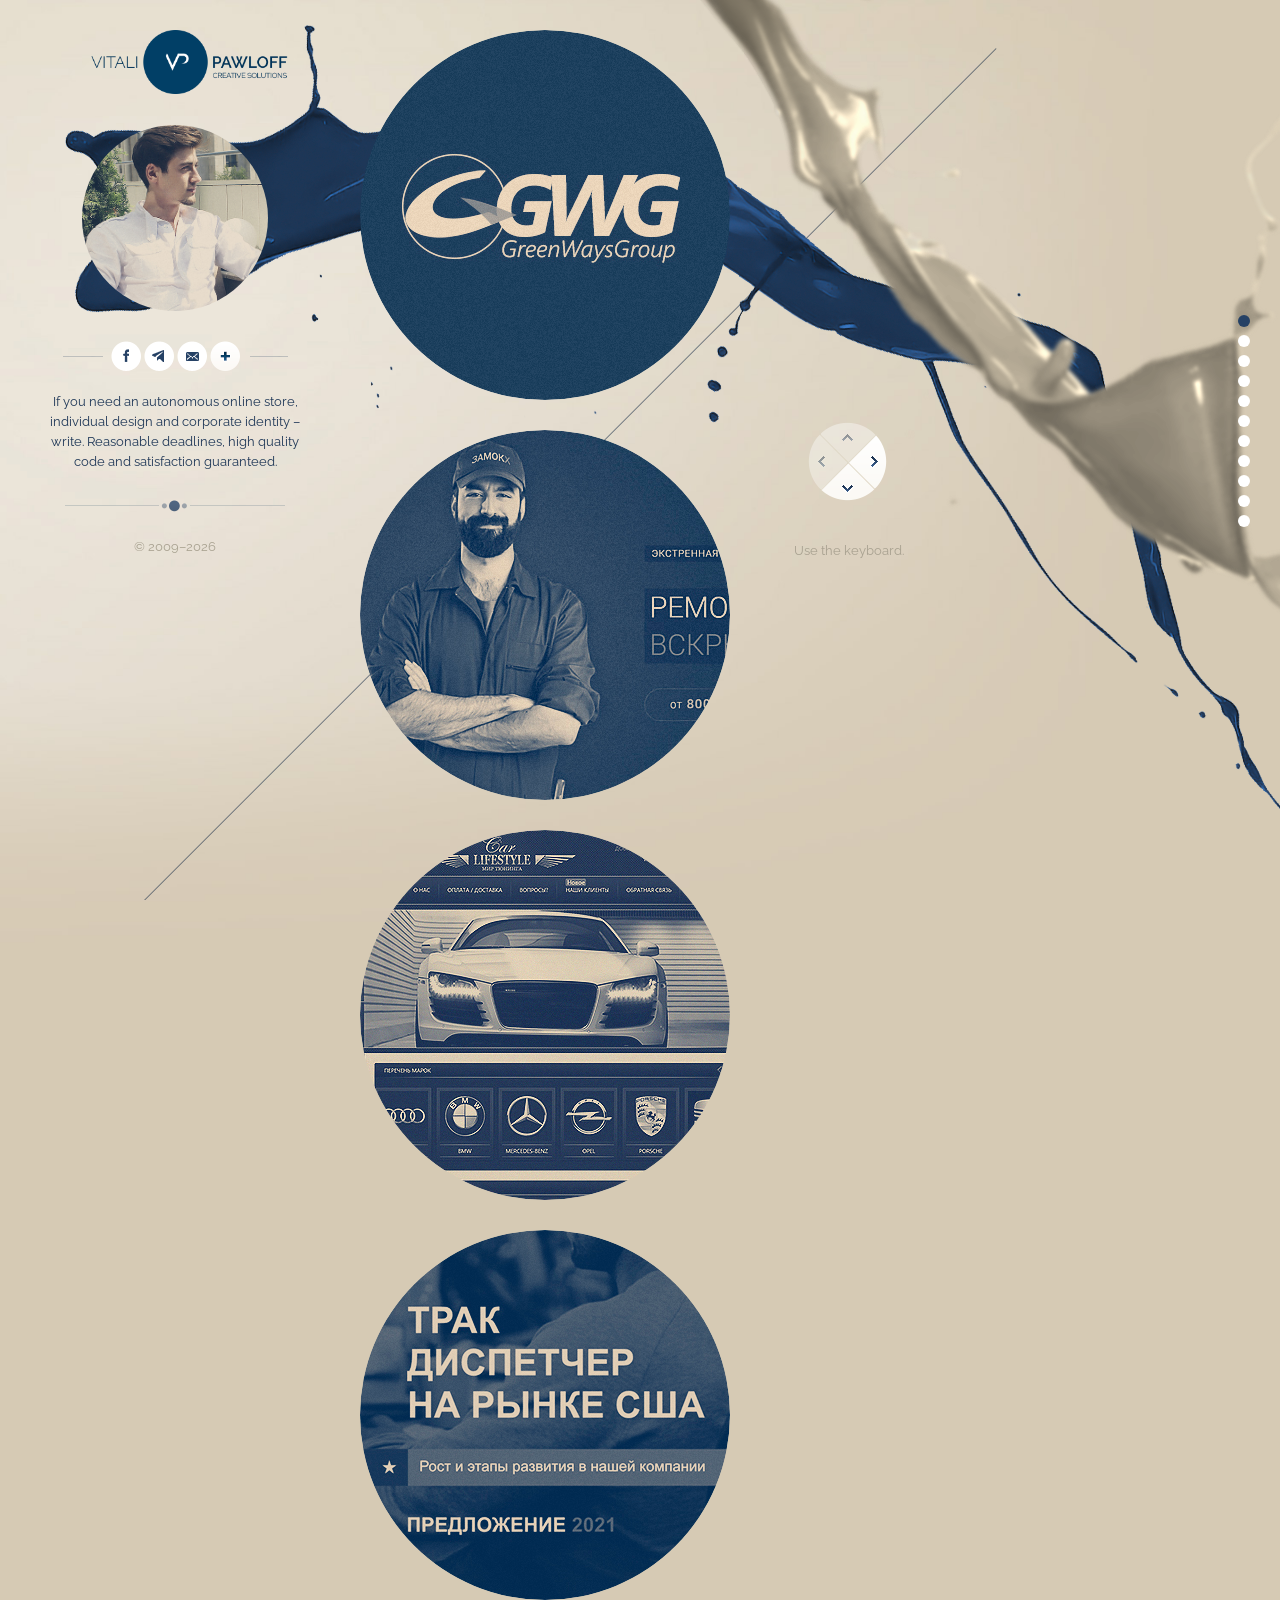
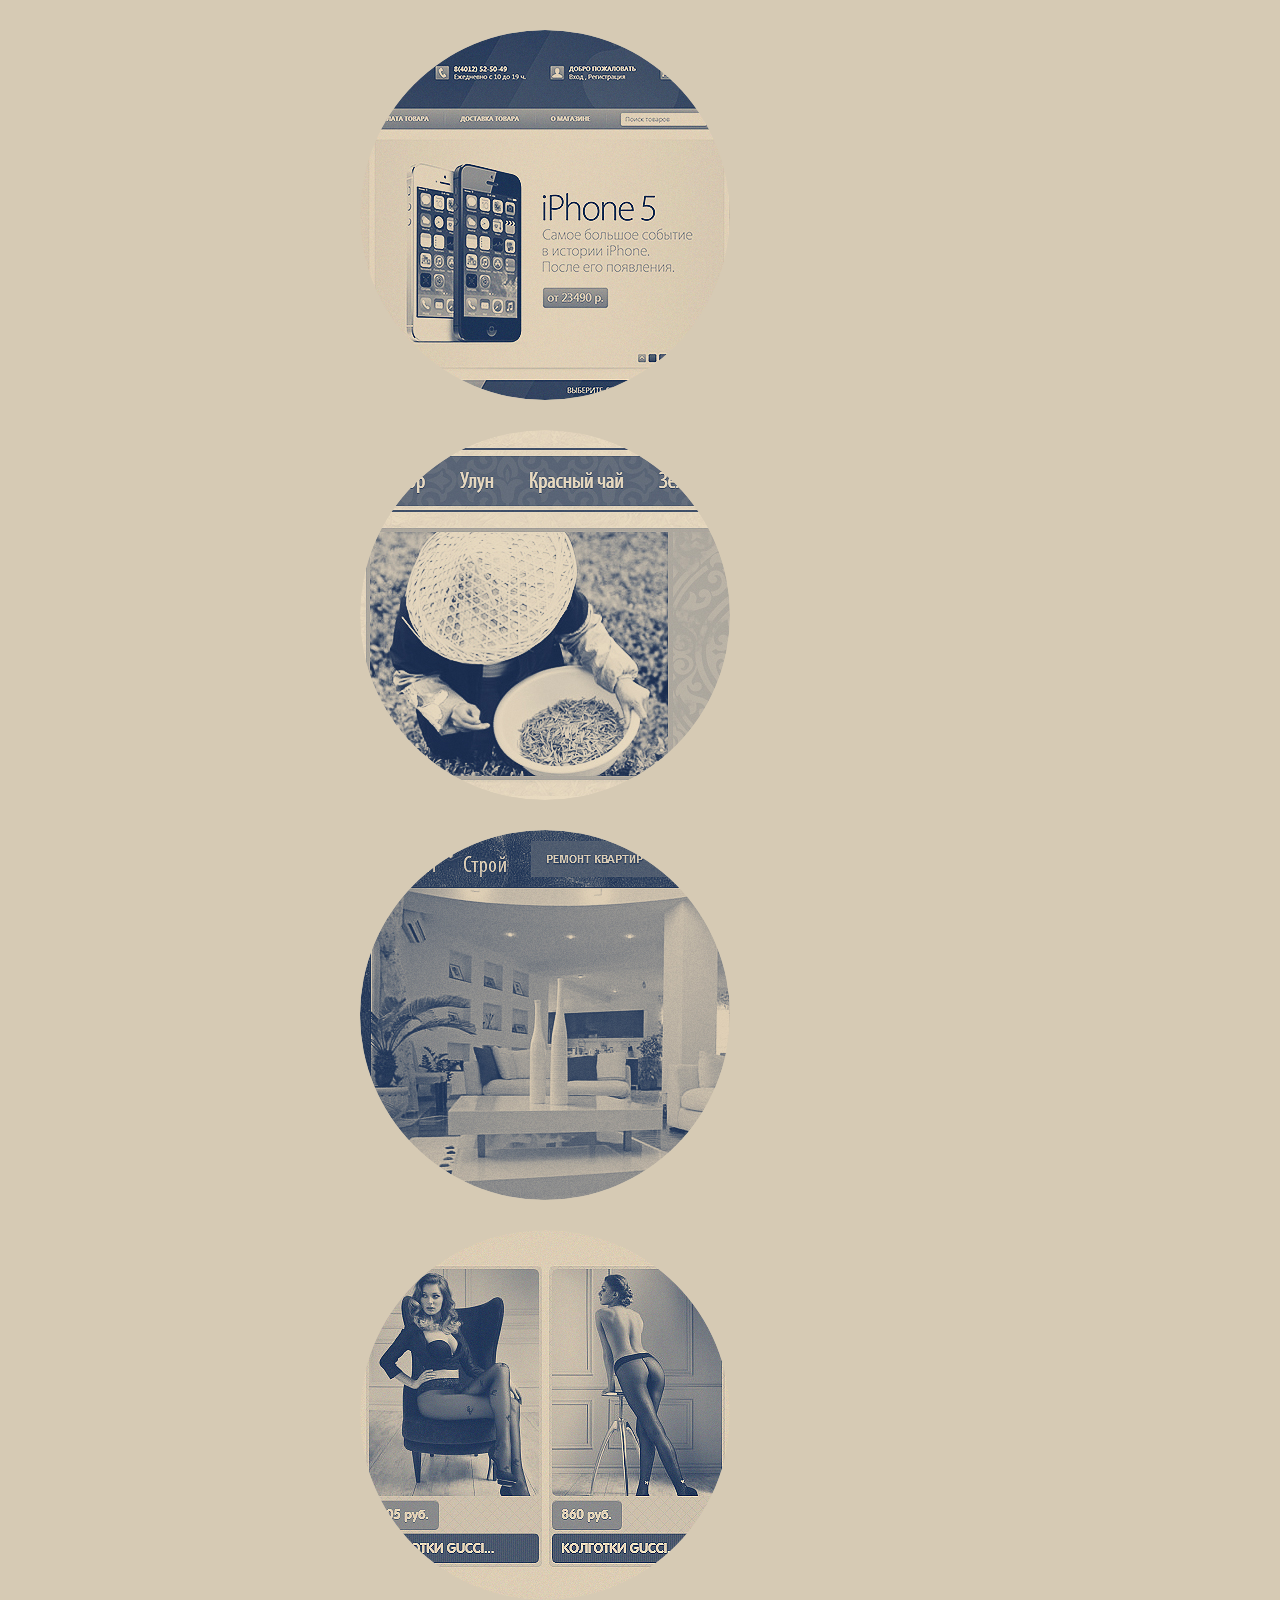
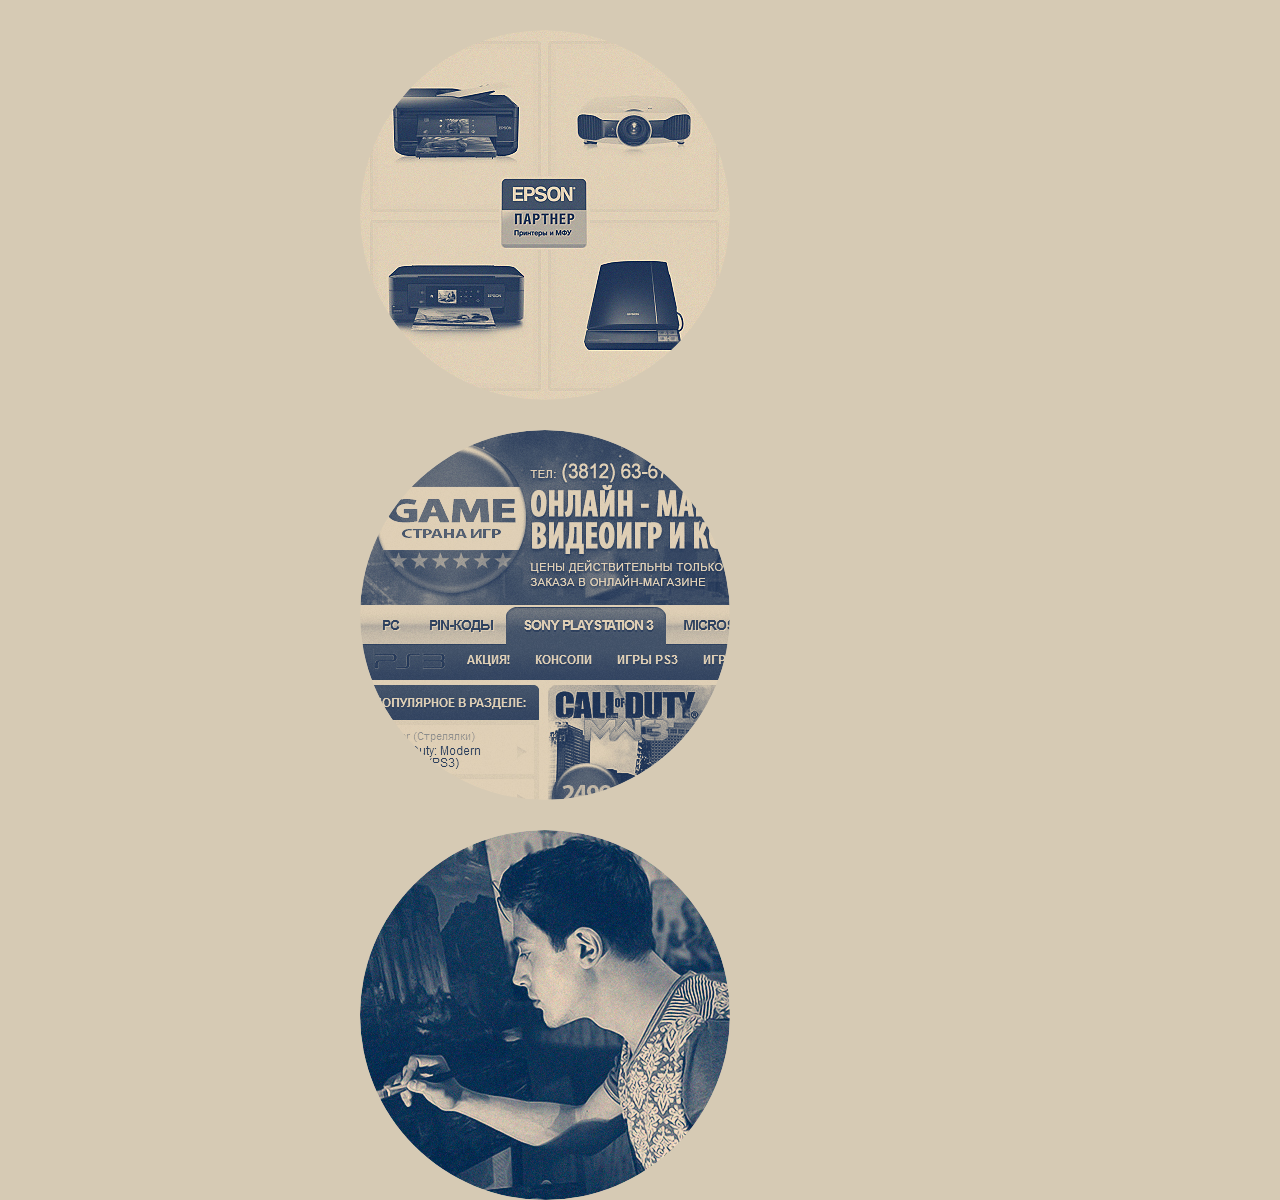
==== index.html @ 9f7dee10 "Delivery my-pages-first-publication-001" ====
<!DOCTYPE html>
<html lang="en" dir="ltr">
<head>
    <meta charset="UTF-8">
    <meta property="og:image" content="img/logo_social.png">
    <title>Creation of online stores. Design and front-end development.</title>
    <meta name="description" content="If you need an online store, individual design and corporate identity, pure HTML and CSS, write to me. Reasonable time, high quality code and satisfaction guaranteed.">
    <meta name="author" content="Vitali Pavloff">
    <meta name="viewport" content="width=device-width, initial-scale=1.0">
    <meta name="robots" content="all">
    <meta name="HandheldFriendly" content="True">
    <link rel="stylesheet" type="text/css" href="css/style.css">
    <link rel="shortcut icon" href="img/favicon.png">
</head>
<body>
    <div id="loading">
        <div class="parts top"></div>
        <div class="parts bottom"></div>
        <div class="cont">
		<img alt="" src="css/assets/loading-principal.png" width="60" height="60" />
		<p class="cant">0</p>
		</div>
    </div>
    <div class="contenedor home">
        <div class="contentBg">
            <header class="principal">
                <div class="mainlogo">
                    <img alt="Logo" src="img/logo.png" width="225" height="64">
                </div>
                <div class="imgProfile">
                    <div class="vitali">
                        <img alt="Personal photo." src="img/photo.jpg" width="186" height="186">
                    </div>
                    <img alt="Slide works." src="img/over.gif" width="186" height="186">
                    <div class="overlay"></div>
                </div>
                <nav class="social mx">
                    <a href="https://www.facebook.com/profile.php?id=100064007048360" class="pastille facebook" target="_blank" rel="nofollow" title="Write to Facebook">
                        <span class="icon">Facebook</span>
                        <span class="icon roll"></span>
                    </a>
                    <a href="https://t.me/TalyuPavloff" class="pastille telegram" rel="nofollow" title="Write to Telegram" target="_blank">
                        <span class="icon">Telegram</span>
                        <span class="icon roll"></span>
                    </a>
                    <a href="mailto:01tehmail@gmail.com" class="pastille email" rel="nofollow" title="Send e-mail" target="_blank">
                        <span class="icon">Email</span>
                        <span class="icon roll"></span>
                    </a>
                    <a href="about.html" class="pastille viewMore" data-id="bio" title="More about activities">
                        <span class="icon">More</span>
                        <div class="icon roll"></div>
                    </a>
                </nav>
            </header>
            <section class="right-section lista-portfolio">
                <div>
                    <a href="gwg.html" class="focused" data-title="GWG company logo">
                        <img alt="GWG company logo" src="img/portfolio/main-covers/gwg.jpg" width="370" height="370">
                        <div class="roll">
                            <div class="content_roll">
                                <img alt="Company logo." src="img/portfolio/clients-logo/gwg_on.png">
                                <h3>Logotype <span>GreenWaysGroup</span></h3>
                            </div>
                        </div>
                    </a>
                    <a href="zamokx.html" data-title="Online store ZamokX">
                        <img alt="Cover of the Online store ZamokX" src="img/portfolio/main-covers/zx.jpg" width="370" height="370">
                        <div class="roll">
                            <div class="content_roll">
                                <img alt="The logo of the website." src="img/portfolio/clients-logo/zx_on.png">
                                <h3>Website <span>ZamokX</span></h3>
                            </div>
                        </div>
                    </a>
                    <a href="carlifestyle.html" data-title="Online store CarLifstyle">
                        <img alt="Cover of the Online store CarLifstyle" src="img/portfolio/main-covers/carlifestyle.jpg" width="370" height="370">
                        <div class="roll">
                            <div class="content_roll">
                                <img alt="The logo of the store." src="img/portfolio/clients-logo/carlifestyle_on.png">
                                <h3>Online store <span>CarLifstyle</span></h3>
                            </div>
                        </div>
                    </a>
                    <a href="offer42.html" data-title="Offer Trucking42">
                        <img alt="Cover of the Offer Trucking42" src="img/portfolio/main-covers/offer42.jpg" width="370" height="370">
                        <div class="roll">
                            <div class="content_roll">
                                <img alt="Company logo." src="img/portfolio/clients-logo/t42_on.png">
                                <h3>Offer <span>Trucking42</span></h3>
                            </div>
                        </div>
                    </a>
                    <a href="ineedcom.html" data-title="Online store Ineedcom">
                        <img alt="Cover of the Online store Ineedcom" src="img/portfolio/main-covers/ineedcom.jpg" width="370" height="370">
                        <div class="roll">
                            <div class="content_roll">
                                <img alt="The logo of the store." src="img/portfolio/clients-logo/ineedcom_on.png">
                                <h3>Online store <span>Ineedcom</span></h3>
                            </div>
                        </div>
                    </a>
                    <a href="maocha.html" data-title="Online store MaoCha">
                        <img alt="Cover of the Online store MaoCha" src="img/portfolio/main-covers/maocha.jpg" width="370" height="370">
                        <div class="roll">
                            <div class="content_roll">
                                <img alt="The logo of the store." src="img/portfolio/clients-logo/maocha_on.png">
                                <h3>Online store <span>MaoCha</span></h3>
                            </div>
                        </div>
                    </a>
                    <a href="remontstroi.html" data-title="Site of Company Remont*Stroy">
                        <img alt="Cover of the Site of Company Remont*Stroy" src="img/portfolio/main-covers/remontstroi.jpg" width="370" height="370">
                        <div class="roll">
                            <div class="content_roll">
                                <img alt="The logo of the store." src="img/portfolio/clients-logo/remontstroi_on.png">
                                <h3>Website <span>Remont*Stroy</span></h3>
                            </div>
                        </div>
                    </a>
                    <a href="kolgotkinshop.html" data-title="Online store KolgotkinShop">
                        <img alt="Cover of the Online store KolgotkinShop" src="img/portfolio/main-covers/kolgotkinshop.jpg" width="370" height="370">
                        <div class="roll">
                            <div class="content_roll">
                                <img alt="The logo of the store." src="img/portfolio/clients-logo/kolgotkinshop_on.png">
                                <h3>Online store <span>KolgotkinShop</span></h3>
                            </div>
                        </div>
                    </a>
                    <a href="fotolavka.html" data-title="Online store FotoLavka">
                        <img alt="Cover of the Online store FotoLavka" src="img/portfolio/main-covers/fotolavka.jpg" width="370" height="370">
                        <div class="roll">
                            <div class="content_roll">
                                <img alt="The logo of the store." src="img/portfolio/clients-logo/fotolavka_on.png">
                                <h3>Online store <span>FotoLavka</span></h3>
                            </div>
                        </div>
                    </a>
                    <a href="stranaigr.html" data-title="Online store StranaIgr">
                        <img alt="Cover of the Online store StranaIgr" src="img/portfolio/main-covers/stranaigr.jpg" width="370" height="370">
                        <div class="roll">
                            <div class="content_roll">
                                <img alt="The logo of the store." src="img/portfolio/clients-logo/stranaigr_on.png">
                                <h3>Online store <span>Stranaigr</span></h3>
                            </div>
                        </div>
                    </a>
                    <a href="about.html" data-id="bio" data-title="About activities" style="margin-bottom: 25px;">
                        <img alt="Personal photo" src="img/portfolio/main-covers/vitali.jpg" width="370" height="370">
                        <div class="roll">
                            <div class="content_roll">
								<img alt="The logo of the store." src="img/portfolio/clients-logo/vp_on.png">
                                <h3>More <span>about activities</span></h3>
                            </div>
                        </div>
                    </a>
                </div>
            </section>
            <div class="contentFooter">
                <div class="txt bio">
                    <p>If you need an autonomous online store, individual design and corporate identity – write. Reasonable deadlines, high quality code and satisfaction guaranteed.</p>
                </div>
                <div class="social like_b">
                </div>
                <footer class="principal">
                    <p>© 2009–2026</p>
                </footer>
            </div>
        </div>
        <div class="splash1"></div>
        <div class="splash2" data-type="background" data-speed="2.5" data-yposinitial="0"></div>
        <div class="splash3" data-type="background" data-speed="1.5" data-yposinitial="1200"></div>
        <div class="splash4" data-type="background" data-speed="1.3" data-yposinitial="2900"></div>
        <div class="lines" data-type="background" data-speed="6" data-yposinitial="0"></div>
        <div class="mobbullets"></div>
        <div class="mobbullet"></div>
        <div class="keyword">
            <span class="info">Use the keyboard.</span>
            <p class="top inactive"><span></span></p>
            <p class="right"><span></span></p>
            <p class="bottom"><span></span></p>
            <p class="left inactive"><span></span></p>
        </div>
    </div>	
<script src="js/jquery.js"></script>
<script src="js/jquery.scrollTo.js"></script>
<script src="js/jquery.easing.js"></script>
<script src="js/jquery.mousewheel.js"></script>
<script src="js/app.js"></script>
</body>
</html>
---- css/style.css ----
/*
AUTHOR: Vitali Pavloff
AUTHOR URL https://www.vitalipavloff.com
*/
@import url('https://fonts.googleapis.com/css2?family=Raleway:wght@100;200;300;400;500;600;700&display=swap');

@-moz-keyframes spin {
 0% {
-moz-transform: rotate(0deg);
}
 100% {
-moz-transform: rotate(360deg);
}
}
 @-webkit-keyframes spin {
 0% {
-webkit-transform: rotate(0deg);
}
 100% {
-webkit-transform: rotate(360deg);
}
}
 @-o-keyframes spin {
 0% {
-o-transform: rotate(0deg);
}
 100% {
-o-transform: rotate(360deg);
}
}
 @-ms-keyframes spin {
 0% {
-ms-transform: rotate(0deg);
}
 100% {
-ms-transform: rotate(360deg);
}
}
 @keyframes spin {
 0% {
transform: rotate(0deg);
}
 100% {
transform: rotate(360deg);
}
}


html, body, div, span, object, iframe, h1, h2, h3, h4, h5, h6, p, blockquote, pre, abbr, address, cite, code, del, dfn, em, images, ins, kbd, q, samp, small, strong, sub, sup, var, b, i, dl, dt, dd, ol, ul, li, fieldset, form, label, legend, table, caption, tbody, tfoot, thead, tr, th, td, article, aside, canvas, details, figcaption, figure, footer, header.principal, hgroup, menu, nav, section, summary, time, mark, audio, video {
    margin: 0;
    padding: 0;
    border: 0;
    outline: 0;
    font-size: 100%;
    vertical-align: baseline;
    background: transparent
}

body {
    line-height: 1
}

article, aside, details, figcaption, figure, footer, header.principal, hgroup, menu, nav, section {
    display: block
}

nav ul {
    list-style: none
}

blockquote, q {
    quotes: none
}

blockquote:before, blockquote:after, q:before, q:after {
    content: '';
    content: none
}

a {
    margin: 0;
    padding: 0;
    font-size: 100%;
    vertical-align: baseline;
	-webkit-tap-highlight-color: transparent;
    background: transparent;
    text-decoration: none;
    outline: 0
}
a:focus, a:active  { 
   outline:none; 
   outline-offset:-4px;
}
ins {
    background-color: #ff9;
    color: #000;
    text-decoration: none
}

mark {
    background-color: #ff9;
    color: #000;
    font-style: italic;
    font-weight: 700
}

del {
    text-decoration: line-through
}

abbr[title], dfn[title] {
    border-bottom: 1px dotted;
    cursor: help
}

table {
    border-collapse: collapse;
    border-spacing: 0
}

hr {
    display: block;
    height: 1px;
    border: 0;
    border-top: 1px solid #ccc;
    margin: 1em 0;
    padding: 0
}

input, select {
    vertical-align: middle
}

li {
    list-style: none
}

strong {
    font-weight: 700
}

.clearfix {
 *zoom: 1;
}

.clearfix:before, .clearfix:after {
    display: table;
    content: "";
}

.clearfix:after {
    clear: both;
}

::selection {
    background: #e5ddce;
}

::-moz-selection {
 background: #e5ddce;
}

html {
    height: 100%;
    overflow-x: hidden;
}

body {
    font-family: 'Raleway';
	font-weight: 400;
    position: relative;
    -webkit-font-smoothing: antialiased;
    -webkit-text-stroke: 1px transparent;
    text-rendering: optimizeLegibility;
    font-size: 0.83rem;
    line-height: 20px;
    margin: 0;
    height: 100%;
    -webkit-backface-visibility: hidden;
}

body .contenedor {
    padding: 0 50px;
    min-height: 100%;
}

.contenedor .contentBg {
    min-height: 100%;
}

.hide {
    display: none;
}

a img {
    border: none;
}

header.principal {
    padding-top: 30px;
    top: 0;
    position: fixed;
    z-index: 2;
    width: 250px;
}

.imgProfile {
    width: 186px;
    height: 186px;
    margin: 0 auto;
    position: relative;
    -moz-border-radius:100%;
	-webkit-border-radius:100%;
	border-radius: 100%;
}

.imgProfile .vitali {
    z-index: 102;
    width: 186px;
    height: 186px;
    position: absolute; 
    top:0;
    left:0;
    -moz-border-radius:100%;
	-webkit-border-radius:100%;
	border-radius: 100%;
}

.imgProfile:hover .vitali, .imgProfile:active .vitali, .imgProfile:focus .vitali {
    z-index: 1;
    width: 186px;
    height: 186px;
}

.imgProfile .vitali img {
    width: 100%;
    height: 100%;
}

.imgProfile img {
    top: 0;
    left: 0;
    position: absolute;
    -moz-border-radius:100%;
	-webkit-border-radius:100%;
	border-radius: 100%;
}


.imgProfile > img {
    z-index: 2;
    display:none;
}
.imgProfile:hover > img, .imgProfile:active > img, .imgProfile:focus > img {
    display: block;
}
.imgProfile .overlay {
    -webkit-transition: all 0.3s ease-in-out;
    -moz-transition: all 0.3s ease-in-out;
    -ms-transition: all 0.3s ease-in-out;
    -o-transition: all 0.3s ease-in-out;
    transition: all 0.3s ease-in-out;
    width: 100%;
    height: 100%;
    -moz-border-radius:100%;
	-webkit-border-radius:100%;
	border-radius: 100%;
    -moz-box-shadow: 0 0 0 0 rgba(255,255,255,0.3) inset;
    -webkit-box-shadow: 0 0 0 0 rgba(255,255,255,0.3) inset;
    box-shadow: 0 0 0 0 rgba(255,255,255,0.3) inset;
    position: absolute;
    z-index: 103;

}

.imgProfile:hover .overlay, .imgProfile:active .overlay {
    -moz-box-shadow: 0 0 0 6px rgba(255,255,255,0.3) inset;
    -webkit-box-shadow: 0 0 0 6px rgba(255,255,255,0.3) inset;
    -ms-box-shadow: 0 0 0 6px rgba(255,255,255,0.3) inset;
    box-shadow: 0 0 0 6px rgba(255,255,255,0.3) inset;

}
.social.like_b {
    margin:0;
	background: url(./assets/bg-footer-detalle.png) no-repeat center center;
}
.social {
    background: url(./assets/bg-social.png) no-repeat center center;
    padding: 0;
    width: 250px;
    height:30px;
    margin: 30px 0 0 0;
    -webkit-transform: translate3d(0, 0, 0);
    -moz-transform: translate3d(0, 0, 0);
    -o-transform: translate3d(0, 0, 0);
    -ms-transform: translate3d(0, 0, 0);
    transform: translate3d(0, 0, 0);
    -webkit-backface-visibility: hidden;
    -webkit-perspective: 1000;
    text-align: center;
}
.mx .pastille {
    margin:0;
}
.pastille {
    display: inline-block;
    margin:0 2px;
    -webkit-transform: translate3d(0, 0, 0);
    -moz-transform: translate3d(0, 0, 0);
    -o-transform: translate3d(0, 0, 0);
    -ms-transform: translate3d(0, 0, 0);
    transform: translate3d(0, 0, 0);
    -webkit-backface-visibility: hidden;
    -webkit-perspective: 1000;
}

.pastille, .pastille .icon {
    height: 30px;
    width: 30px;
}
.moreblock {
    height: 30px;
    width: 250px;
    background: url(./assets/moreblock.png) no-repeat center center;
}
.pastille.pviewMore .icon {
    background: url(./assets/more_p.png) no-repeat 0 -30px;
}

.pastille .icon {
    display: block;
    background: url(./assets/social-normal.png) no-repeat;
    position: absolute;
    text-indent: -5000px;
    -webkit-transform: translate3d(0, 0, 0);
    -moz-transform: translate3d(0, 0, 0);
    -o-transform: translate3d(0, 0, 0);
    -ms-transform: translate3d(0, 0, 0);
    transform: translate3d(0, 0, 0);
    -webkit-backface-visibility: hidden;
    -webkit-perspective: 1000;
    -webkit-transition: all 0.3s ease-in-out;
    -moz-transition: all 0.3s ease-in-out;
    -ms-transition: all 0.3s ease-in-out;
    -o-transition: all 0.3s ease-in-out;
    transition: all 0.3s ease-in-out;
}

.pastille .icon.roll {
    opacity: 0;
    -webkit-transform: translate3d(0, 0, 0);
    -moz-transform: translate3d(0, 0, 0);
    -o-transform: translate3d(0, 0, 0);
    -ms-transform: translate3d(0, 0, 0);
    transform: translate3d(0, 0, 0);
    -webkit-backface-visibility: hidden;
    -webkit-perspective: 1000;
    -webkit-transform: rotate(-90deg) scale(0) skew(0deg) translate(0px);
    -moz-transform: rotate(-90deg);
    -o-transform: rotate(-90deg) scale(0) skew(0deg) translate(0px);
    -ms-transform: rotate(-90deg) scale(0) skew(0deg) translate(0px);
    transform: rotate(-90deg) scale(0) skew(0deg) translate(0px);
}

.pastille:hover .icon, .pastille.active .icon {
    opacity: 0;
    -webkit-transform: rotate(90deg) scale(0.5) skew(0deg) translate(0px);
    -moz-transform: rotate(90deg) scale(0.5) skew(0deg) translate(0px);
    -o-transform: rotate(90deg) scale(0.5) skew(0deg) translate(0px);
    -ms-transform: rotate(90deg) scale(0.5) skew(0deg) translate(0px);
    transform: rotate(90deg) scale(0.5) skew(0deg) translate(0px);
    -webkit-backface-visibility: hidden;
    -webkit-perspective: 1000;
}

.pastille:hover .icon.roll, .pastille.active .icon.roll {
    -webkit-transform: rotate(0deg) scale(1) skew(0deg) translate(0px);
    -moz-transform: rotate(0deg) scale(1) skew(0deg) translate(0px);
    -o-transform: rotate(0deg) scale(1) skew(0deg) translate(0px);
    -ms-transform: rotate(0deg) scale(1) skew(0deg) translate(0px);
    transform: rotate(0deg) scale(1) skew(0deg) translate(0px);
    -webkit-backface-visibility: hidden;
    -webkit-perspective: 1000;
    opacity: 1;
}

.pastille.facebook span {
    background-position: 0 0px;
}

.pastille.facebook span.roll {
    background-position: 0 -30px;
}

.pastille.telegram span {
    background-position: -32px 0px;
}

.pastille.telegram span.roll {
    background-position: -32px -30px;
}

.pastille.email span {
    background-position: -64px 0px;
}

.pastille.email span.roll {
    background-position: -64px -30px;
}

.contentFooter {
    position: fixed;
    z-index: 2;
    top: 392px;
    text-align: center;
    width: 250px;
    -webkit-transform: translate3d(0, 0, 0);
    -moz-transform: translate3d(0, 0, 0);
    -o-transform: translate3d(0, 0, 0);
    -ms-transform: translate3d(0, 0, 0);
    transform: translate3d(0, 0, 0);
    -webkit-backface-visibility: hidden;
    -webkit-perspective: 1000;
}

.contentFooter p {
    margin-bottom: 19px;
}

.bio {
    
    position: relative;
    -webkit-transform: translate3d(0, 0, 0);
    -moz-transform: translate3d(0, 0, 0);
    -o-transform: translate3d(0, 0, 0);
    -ms-transform: translate3d(0, 0, 0);
    transform: translate3d(0, 0, 0);
    -webkit-backface-visibility: hidden;
    -webkit-perspective: 1000;
}

.bio h2.title-outline {
    font-size: 11px;
    text-transform: uppercase;
    color: #1D3656;
}

.bio p {
    color: #1d3656;
    text-align: center;
}

.pastille.viewMore {

    cursor: pointer;
}

.pastille.viewMore .icon {
    background: url("./assets/more-less.png") no-repeat;
    width: 30px;
    height: 30px;
    display: block;
    background-position: 0 0;
}

.pastille.viewMore .icon.roll, .pastille.viewMore.active .icon.roll {
    background-position: 0px -31px;
}

.pastille.viewMore .loading {
    position: absolute;
    left: -10px;
    right: -10px;
    top: -10px;
    bottom: -10px;
    text-indent: 0;
}

.pastille.viewMore .loading img {
    max-width: 100%;
    height: auto;
    -moz-animation: spin .7s infinite linear;
    -webkit-animation: spin .7s infinite linear;
    -o-animation: spin .7s infinite linear;
    -ms-animation: spin .7s infinite linear;
    animation: spin .7s infinite linear;
}


footer.principal p {
    color: #A8A190;
    padding-top:16px;
    text-align: center;
}

footer.principal p a:link {
    color: #9b9382;
    text-decoration: none;
}

footer.principal p a:hover {
    color: #1d3656;
    text-decoration: none;
}

footer.principal p a:visited {
    color: #9b9382;
    text-decoration: none;
}

footer.principal p a:active {
    color: #9b9382;
    text-decoration: none;
}

.right-section {
    position: absolute;
    top: 0;
    left: 360px;
    z-index: 2;
    right: 0;
    padding-top: 0px;
    height: 100%;
}

.keyword {
    display: none;
    position: fixed;
    top: 50%;
    margin-left: 1030px;
    height: 55px;
    margin-top: -25px;
    z-index: 3;
    width: 78px;
    height: 78px;
}

.onepage .keyword {
    display: block;
}

.keyword p, .keyword p > span {
    background: url("./assets/navegacion.png") no-repeat left top;
    width: 40px;
    height: 55px;
    display: block;
    position: absolute;
}

.keyword .top, .keyword .bottom, .keyword .top > span, .keyword .bottom > span {
    width: 55px;
    height: 40px;
}

.keyword p > span {
    display: none;
}

.keyword .top {
    background-position: -88px 0px;
    top: -3px;
    left: 50%;
    margin-left: -28px;
}

.keyword .top.inactive {
    background-position: -89px -161px;
}

.keyword .top span {
    background-position: -88px -81px;
}

.keyword .right {
    background-position: -41px 0px;
    right: 0;
    top: 50%;
    margin-top: -30px;
}

.keyword .right.inactive {
    background-position: -41px -164px;
}

.keyword .right span {
    background-position: -41px -80px;
}

.keyword .bottom {
    background-position: -88px -41px;
    bottom: 0;
    left: 50%;
    margin-left: -28px;
}

.keyword .bottom.inactive {
    background-position: -89px -201px;
}

.keyword .bottom span {
    background-position: -88px -121px;
}

.keyword .left {
    background-position: 0px 0px;
    left: -2px;
    top: 50%;
    margin-top: -30px;
}

.keyword .left.inactive {
    background-position: -1px -164px;
}

.keyword .left span {
    background-position: -1px -80px;
}

.keyword .info {
    position: absolute;
    bottom: -58px;
    display: block;
    left: -20px;
    right: -20px;
    text-align: center;
    color: #a8a190;
}

.go-back {
	font-weight: 200;
    color:#425368;
    font-size: 16px;
    text-transform: uppercase;
    -webkit-transform: translate3d(0, 0, 0);
    -moz-transform: translate3d(0, 0, 0);
    -o-transform: translate3d(0, 0, 0);
    -ms-transform: translate3d(0, 0, 0);
   transform: translate3d(0, 0, 0);
   height: 65px;
   line-height: 61px;
   display: block;
   padding: 0 0 0 56px;
   margin: 0 auto 30px auto;
}
.go-back font{
	font-weight:700;
}
.go-back > .icon {
   width: 63px;
   height: 63px;
   margin:0 4px 0 4px;
    display: inline-block;
    vertical-align: middle;
    -webkit-transform: translate3d(0, 0, 0);
    -webkit-transform: translate3d(0, 0, 0);
    -moz-transform: translate3d(0, 0, 0);
    -o-transform: translate3d(0, 0, 0);
    -ms-transform: translate3d(0, 0, 0);
    transform: translate3d(0, 0, 0);
}

.go-back > .icon span {
    background: url("./assets/go-back.jpg") no-repeat top left;
    display: block;
    position: absolute;
    border-radius: 50%;
    width: 63px;
    height: 63px;
    text-indent: -5000px;
    -webkit-transform: translate3d(0, 0, 0);
    -moz-transform: translate3d(0, 0, 0);
    -o-transform: translate3d(0, 0, 0);
    -ms-transform: translate3d(0, 0, 0);
    transform: translate3d(0, 0, 0);
    -webkit-backface-visibility: hidden;
    -webkit-transition: all 0.3s ease-in-out;
    -moz-transition: all 0.3s ease-in-out;
    -ms-transition: all 0.3s ease-in-out;
    -o-transition: all 0.3s ease-in-out;
    transition: all 0.3s ease-in-out;
}


.go-back > .icon span.roll {
    opacity: 0;
    background-position: bottom left;
    -webkit-transform: translate3d(0, 0, 0);
    -moz-transform: translate3d(0, 0, 0);
    -o-transform: translate3d(0, 0, 0);
    -ms-transform: translate3d(0, 0, 0);
    transform: translate3d(0, 0, 0);
    -webkit-backface-visibility: hidden;
    -webkit-transform: rotate(-90deg) scale(0) skew(0deg) translate(0px);
    -moz-transform: rotate(-90deg) scale(0) skew(0deg) translate(0px);
    -o-transform: rotate(-90deg) scale(0) skew(0deg) translate(0px);
    -ms-transform: rotate(-90deg) scale(0) skew(0deg) translate(0px);
    transform: rotate(-90deg) scale(0) skew(0deg) translate(0px);
}

.go-back:hover > .icon span {
    opacity: 0;
    -webkit-transform: rotate(90deg) scale(0.5) skew(0deg) translate(0px);
    -moz-transform: rotate(90deg) scale(0.5) skew(0deg) translate(0px);
    -o-transform: rotate(90deg) scale(0.5) skew(0deg) translate(0px);
    -ms-transform: rotate(90deg) scale(0.5) skew(0deg) translate(0px);
    transform: rotate(90deg) scale(0.5) skew(0deg) translate(0px);
    -webkit-backface-visibility: hidden;
}

.go-back:hover > .icon span.roll {
    -webkit-transform: rotate(0deg) scale(1) skew(0deg) translate(0px);
    -moz-transform: rotate(0deg) scale(1) skew(0deg) translate(0px);
    -o-transform: rotate(0deg) scale(1) skew(0deg) translate(0px);
    -ms-transform: rotate(0deg) scale(1) skew(0deg) translate(0px);
    transform: rotate(0deg) scale(1) skew(0deg) translate(0px);
    -webkit-backface-visibility: hidden;
    opacity: 1;
}

.mainlogo { 
    display: block;
    width: 225px;
    height: 65px;
    margin: 0 auto 30px auto;
}
#loading {
	font-weight: 400;
    position: fixed;
    left: -600px;
    right: -600px;
    top: -600px;
    bottom: -600px;
    z-index: 1000;
    -webkit-transform: rotate(-45deg);
    -moz-transform: rotate(-45deg);
    -o-transform: rotate(-45deg);
    -ms-transform: rotate(-45deg);
    transform: rotate(-45deg);
}

#loading .parts {
    background: #d0c7b2;
    position: absolute;
    width: 100%;
    height: 50%;
}

#loading .parts.animate {
    -webkit-transition: height 0.6s ease-in-out;
    -moz-transition: height 0.6s ease-in-out;
    -o-transition: height 0.6s ease-in-out;
    -ms-transition: height 0.6s ease-in-out;
    transition: height 0.6s ease-in-out;
}

#loading .parts.off {
    height: 0;
}

#loading .parts.top {
    top: 0;
}

#loading .parts.bottom {
    bottom: 0;
}

#loading .cont {
    position: absolute;
    left: 50%;
    top: 50%;
    margin-left: -30px;
    margin-top: -30px;
    width: 60px;
    height: 60px;
    -webkit-transform: rotate(45deg);
    -moz-transform: rotate(45deg);
    -o-transform: rotate(45deg);
    -ms-transform: rotate(45deg);
    transform: rotate(45deg);
}

#loading .cont img {
    position: absolute;
    top: 0;
    left: 0;
    z-index: 0;
    -moz-animation: spin 1s infinite linear;
    -webkit-animation: spin 1s infinite linear;
    -o-animation: spin 1s infinite linear;
    -ms-animation: spin 1s infinite linear;
    animation: spin 1s infinite linear;
}

#loading div p {
    color: #fff;
    position: absolute;
    z-index: 2;
    text-align: center;
    left: 0;
    right: 0;
    top: 18px;
    font-size: 16px;
}

.lines {
    background: url("./assets/lineas.png") repeat-y top left;
    position: fixed;
    top: 0;
    left: 0;
    right: 0;
    bottom: 0;
    z-index: -1;
}

.internas .lines {
    background: url("./assets/lineas-detalle.png") repeat-y top left;
    z-index: 0;
}

.section-wrapper {
    position: fixed;
    opacity: 0;
    -ms-filter: "progid:DXImageTransform.Microsoft.Alpha(Opacity=0)";
    filter: alpha(opacity=0);
    left: 0;
    top: 0;
    right: 0;
    bottom: 0;
    z-index: 1000;
    margin-left: 50px;
}

html.onepage {
    overflow: hidden;
}

.onepage .contenedor .contentBg {
    padding-bottom: 500px;
}

.onepage .bullets {
    position: fixed;
    top: 35%;
    right: 30px;
    z-index: 2;
}

.onepage .bullets a {
    display: block;
    width: 12px;
    height: 12px;
    margin-bottom: 8px;
    border-radius: 50%;
    background: #fff;
    cursor: pointer;
    position: relative;
    -webkit-transition: all 0.2s ease-in-out;
    -moz-transition: all 0.2s ease-in-out;
    -o-transition: all 0.2s ease-in-out;
    -ms-transition: all 0.2s ease-in-out;
    transition: all 0.2s ease-in-out;
    color: #ded7c5;
    font-size: 13px;
    font-weight: 500;
    text-transform: uppercase;
}

.onepage .bullets a.active, .onepage .bullets a:hover {
    background: #254165;
}

.onepage .bullets a span {
    opacity: 0;
    -ms-filter: "progid:DXImageTransform.Microsoft.Alpha(Opacity=0)";
    filter: alpha(opacity=0);
    display: block;
    -webkit-transition: opacity 0.2s ease-in-out;
    -moz-transition: opacity 0.2s ease-in-out;
    -o-transition: opacity 0.2s ease-in-out;
    -ms-transition: opacity 0.2s ease-in-out;
    transition: opacity 0.2s ease-in-out;
    right: 19px;
    position: absolute;
    background: #254165;
    padding: 3px 30px;
    top: -5px;
    border-radius: 20px;
    width: auto;
    white-space: nowrap;
}

.onepage .bullets a span:before {
    content: " ";
    display: block;
    position: absolute;
    right: -6px;
    width: 7px;
    height: 7px;
    top: 9px;
    background: none;
}

.lt-ie9 .bullets a span:before {
    display: none;
}

.onepage .bullets a:hover span {
    opacity: 1;
    -ms-filter: "progid:DXImageTransform.Microsoft.Alpha(Opacity=100)";
    filter: alpha(opacity=100);
}
 @media only screen and (max-width: 970px) {

.bullets {
    display: none;
}
}
 @media only screen and (max-width: 480px) {

body .contenedor, body .contenedor.home{
	padding:0 30px; 
}

.section-wrapper {
    position: absolute;
}

.onepage header.principal,  .onepage .contentFooter,  .onepage .right-section {
    position: static;
    width: 250px;
    margin: 0 auto;
    left: auto;
    top: auto;
}

html.onepage {
    overflow: scroll;
}

.onepage .contenedor .contentBg {
    padding-bottom: 0;
}

header.principal,  .contentFooter,  .right-section {
    position: relative;
    z-index: 2;
    max-width: 250px;
    margin: 0 auto;
    left: auto;
    top: auto;
}

.contentFooter {
    padding-bottom: 10px;
}

.social{
    margin:30px auto 0 auto;}

}
/**/

.biography .social {
    background: url(./assets/bg-social-biography.png) no-repeat;
}

.biography .pastille .icon {
    background: url(./assets/social-bio.png) no-repeat;
}

.biography .pastille.facebook span {
    background-position: 0 0;
}

.biography .pastille.facebook span.roll {
    background-position: 0  -30px;
}

.biography .pastille.telegram span {
    background-position: -32px 0;
}

.biography .pastille.telegram span.roll {
    background-position: -32px -30px;
}

.biography .pastille.email span {
    background-position: -64px 0 ;
}

.biography .pastille.email span.roll {
    background-position: -64px -30px;
}

.biography .bio {
    padding-bottom: 0;
}

.biography .bio p{
    color: #586f8b;
}
.biography footer.principal p {
    color: #425368;
}
.biography footer.principal p a:link {
    color: #586f8b;
    text-decoration: none;
}

.biography footer.principal p a:hover {
    color: #b9a28a;
    text-decoration: none;
}

.biography footer.principal p a:visited {
    color: #586f8b;
    text-decoration: none;
}

.biography footer.principal p a:active {
    color: #586f8b;
    text-decoration: none;
}

.biography .bio .pastille.viewMore .icon {
    background-position: 0px -31px;
}

.biography .bio .pastille.viewMore .icon.roll {
    background-position: 0 0;
}

.biography .contentFooter footer {
    background: url("./assets/bg-footer-detalle.png") no-repeat center top;
     width: 250px;
    padding-top: 16px;
    margin-top: 26px;
}

.biography .bio-large section {
    max-width: 640px;
    margin-right: 70px;
    overflow: hidden;
}

.biography .bio-large h2 {
    font-size: 30px;
}
.biography .bio-large h1{
    font-size: 45px;
    }
.biography .bio-large h1, .biography .bio-large h2 {
    margin-top: 60px;
    color: #586f8b;
	font-weight: 200; 
    text-transform: uppercase;
    line-height: 55px;
    padding-top: 77px;
    border-top: 1px solid #043D60;
    margin-bottom: 44px;
}

.biography .bio-large h4 {
    font-size: 16px;
    font-weight: 700;
    color: #b9a28a;
    text-transform: uppercase;
    margin-bottom: 15px;
}
.biography .bio-large p.remarc{
    text-transform:uppercase; 
    margin:15px 0 20px 0;
	font-size: 16px;
	 font-weight: 400;
}
.biography .bio-large p, .biography .bio-large li, .biography .bio-large a {
    color: #586f8b;
}

.biography .bio-large p {
    margin-bottom: 12px;
}

.biography .bio-large a:hover {
    color: #b9a28a;
}

.biography .bio-large .link_s {
    float: left;
    width: 24%;
    margin-right: 6%;
}
.biography .bio-large .link_s li{
    margin-bottom:5px;
}
.biography .bio-large .tr_s{
    margin-top:52px;
}
 @media only screen and (max-width: 940px) {
.biography .bio-large h1{
      font-size: 25px;
}
.biography .bio-large h2 {
    font-size: 20px;
}
.biography .bio-large h1, .biography .bio-large h2 {
    line-height: 30px;
    padding-top: 20px;
    margin-bottom: 20px;
}

.biography .bio-large h4 {
    margin-top: 10px;
     font-size: 13px;
}

.biography .bio-large .link_s {
    float: none;
    width: auto;
    margin-right: 0;
}
}
 @media only screen and (max-width: 730px) {

.biography .bio-large h1{
    font-size: 25px;
     line-height: 30px;
	 border: none ;
	 padding-top:5px;
}
.biography .bio-large p.remarc {
  font-size: 13px;
}
.biography .bio-large h2 {
    font-size: 18px;
     line-height: 25px;
}

.onepage .biography .keyword {
    display: none;
}
}
 @media only screen and (max-width: 480px) {

.biography .bio {
    display: none;
}

.biography .bio-large section {
    margin-right: 0;
	text-align: center;
}
}
/**/
.detalle .contentLogo{
	width: 186px;
	height: 186px;
	background: #e8e1d0;
	border-radius: 100%;
	display: table;
	text-align: center;
	margin-left: 20px;
}
.detalle .contentLogo img{
	max-width: 110px;
}

.detalle .contentLogo > div{
	display:table-cell;
	vertical-align: middle;
}

.detalle .contentFooter{
	color: #586f8b;
}

.detalle .contentFooter h2{
	color: #e5ddce;
	font-weight: 100;
	font-size: 16px;
	text-transform: uppercase;
	margin: -9px 0 21px 0;
	background: url("./assets/bg-name-project.png") no-repeat center center;
	height: 30px;
	line-height: 29px;
    width:250px;
    text-align:center;
}

.detalle .contentFooter h2 span{
	font-weight: 700;
}

.detalle .contentFooter footer{
}

.detalle footer.principal p{
	color: #425368;
}


.detalle footer.principal p a:link{
	color: #586f8b;
	text-decoration:none;
}

.detalle footer.principal p a:hover{
	color: #b9a28a;
	text-decoration:none;
}

.detalle footer.principal p a:visited{
	color: #586f8b;
	text-decoration:none;
}

.detalle footer.principal p a:active{
	color: #586f8b;
	text-decoration:none;
}

.detalle .images div {
	margin-right: 50px;
}

.detalle .images div img{
	display: block;
	max-width: 100%;
	height: auto;
	margin-bottom: 0px;
	min-width: 233px;
}

.detalle .images div img:first-child{
	padding-top: 30px;
}

@media only screen and (max-width: 480px) {

	.detalle .go-back{
		width: 175px;
		margin: 0 auto 28px auto;
	}

	.detalle .contentLogo{
		margin: 0 auto;
	}

}
/**/

body{
	background: #d6cab4 url("./assets/bg.jpg") no-repeat top left;
	background-attachment: fixed;
	background-size: cover;
}

.home .lista-portfolio a{
	display: block;
    max-width: 370px;
	min-width: 250px;
	position: relative;
    line-height: 0;
	margin-top: 30px;
	margin-right: 50px;
	overflow: hidden;
	-webkit-transform: translate3d(0, 0, 0);
	-moz-transform: translate3d(0, 0, 0);
	-o-transform: translate3d(0, 0, 0);
	-ms-transform: translate3d(0, 0, 0);
	transform: translate3d(0, 0, 0);
	-webkit-backface-visibility: hidden;
	-webkit-perspective: 1000;
    border-radius: 100%;
}

.home .lista-portfolio a > img{
	max-width: 100%;
	height: auto;
	border-radius: 100%;
}

.home .lista-portfolio a > .roll{
	position: absolute;
	top: 0;
	left: 0;
    width: 100%;
    height: 100%;
 text-align: center;
	border-radius: 100%;
	background: rgba(37,65,101, 0.8);
	filter:progid:DXImageTransform.Microsoft.gradient(startColorstr=#99254165,endColorstr=#99254165);
  	-ms-filter: "progid:DXImageTransform.Microsoft.gradient(startColorstr=#99254165,endColorstr=#99254165)";
	opacity: 0;
	-ms-filter:"progid:DXImageTransform.Microsoft.Alpha(Opacity=0)";
	filter: alpha(opacity=0);
	-webkit-transition: all 0.4s ease-in-out;
	-moz-transition: all 0.4s ease-in-out;
	-o-transition: all 0.4s ease-in-out;
	-ms-transition: all 0.4s ease-in-out;
	transition: all 0.4s ease-in-out;
	-webkit-backface-visibility: hidden;
	-webkit-transform: scale(0.95);
	-moz-transform: scale(0.95);
	-o-transform: scale(0.95);
	-ms-transform: scale(0.95);
	transform: scale(0.95);
	-webkit-backface-visibility: hidden;
}

.home .lista-portfolio a > .roll:before{
	display: inline-block;
    height: 100%;
    vertical-align: middle;
    content: "";
}

.home .lista-portfolio a:hover .roll,
.home .lista-portfolio a.active .roll {
	-webkit-transform: scale(1);
	-moz-transform: scale(1);
	-o-transform: scale(1);
	-ms-transform: scale(1);
	transform: scale(1);
	-webkit-backface-visibility: hidden;
	-webkit-perspective: 1000;
	opacity: 1;
	-ms-filter:"progid:DXImageTransform.Microsoft.Alpha(Opacity=100)";
	filter: alpha(opacity=100);
}

.home .lista-portfolio a > .roll .content_roll{
	display: inline-block;
    vertical-align: middle;
}

.home .lista-portfolio a > .roll .content_roll h3{
    font-weight: 400;
	font-size: 14px;
	line-height: 20px;
	color: #e8e1d0;
	text-transform: uppercase;
	margin-top: 25px;
}

.home .lista-portfolio a > .roll .content_roll h3 span{
	font-weight: 700;
}

.home .lista-portfolio .loading{
	position: absolute;
	left: 10px;
	right: 8px;
	top: 9px;
	bottom: 10px;
}

.home .lista-portfolio .loading img{
	max-width: 100%;
	height: auto;
	-moz-animation: spin 1s infinite linear;
	-webkit-animation: spin 1s infinite linear;
	-o-animation: spin 1s infinite linear;
	-ms-animation: spin 1s infinite linear;
	animation: spin 1s infinite linear;
}

.home .splash1{
	background: url("./assets/splash1.png") no-repeat 0 25px;
	position: fixed;
	width: 1275px;
	height: 840px;
	top: 0;
	left: 65px;
	z-index: 1;
}

.home .splash2{
	background: url("./assets/splash2.png") no-repeat 0 0;
	position: absolute;
	width: 822px;
	height: 661px;
	top: -20px;
	left: 700px;
	z-index: 2;
}

.home .splash3{
	background: url("./assets/splash2.png") no-repeat 0 0;
	position: absolute;
	width: 822px;
	height: 661px;
	top: 1340px;
	left: -110px;
	z-index:0;
}

.home .splash4{
	background: url("./assets/splash2.png") no-repeat 0 0;
	position: absolute;
	width: 822px;
	height: 661px;
	left: -300px;
	top: 1900px;
	z-index: 0;
}

.home .keyword{
	margin-left: 760px;
}

.onepage .home .splash1{
	position: fixed;
}

.onepage .home .splash2{
	position: fixed;
}

.onepage .home .splash3{
	background: url("./assets/splash2.png") no-repeat 0 1290px;
	position: fixed;
	top: 0;
	bottom: 0;
	height: auto;
	z-index:1;
}

.onepage .home .splash4{
	background: url("./assets/splash2.png") no-repeat 0 1900px;
	position: fixed;
	top: 0;
	bottom: 0;
	height: auto;
}

@media only screen and (max-width: 720px) {

	.home .keyword{
		display: none;
	}
}

@media only screen and (max-width: 480px) {

	.onepage .home header.principal,
	.onepage .home .contentFooter,
	.onepage .home .right-section{
		position: relative;
		z-index: 1;
	}
	
	.home .lista-portfolio a {
		margin-right: 0;
	}
	.home .lista-portfolio a > .roll h3{
		font-size: 11px;
	}
	
	.home .lista-portfolio .loading:before{
		bottom: 15px;
	}
	 .mobbullets {
    background: url("./assets/mobbulles.png") no-repeat 0 0;
    position: absolute;
    width: 266px;
    height: 350px;
    top: 0;
    left: 20px;
    z-index: 0;
}
	.mobbullet {
    background: url("./assets/mobbulle.png") no-repeat 0 0;
    position: absolute;
    width: 40px;
    height: 40px;
top: 295px;
    left: 45px;
    z-index: 0;
}
.home .splash1,
.home .splash2, .home .splash3,
	.home .splash4, .lines {
		display: none;
	}
	.home .splash1 {
		position: absolute;
		
	}
.social.like_b{
    margin:0 auto;}
}
/**/
.bodyInternas,
.onepage .internas.contenedor{
	background: #0d1c2f url("./assets/bg-detalle.png") no-repeat top left;
		background-attachment: fixed;
	background-size: cover;
}

.internas .splash4{
	background: url("./assets/splash4.png") no-repeat 0 0;
	position: fixed;
	width: 765px;
	height: 680px;
	top: -100px;
	right: -230px;
	z-index: 2;
}

.internas .splash5{
	background: url("./assets/splash5.png") no-repeat 0 0;
	position: fixed;
	width: 1038px;
	height: 990px;
	top: -100px;
	margin-left: 150px;
	z-index: 1;
}


.internas .keyword .top{
		background-position: -88px -81px;
}

	.internas .keyword .top.inactive{
		background-position: -89px -242px;
	}

	.internas .keyword .top span{
		background-position: -88px 0px;
	}


.internas .keyword .right{
	background-position: -41px -80px;
}

	.internas .keyword .right.inactive{
		background-position: -41px -244px;
	}

	.internas .keyword .right span{
		background-position: -41px 0px;
	}

.internas .keyword .bottom{
	background-position: -88px -121px;
}

	.internas .keyword .bottom.inactive{
		background-position: -89px -281px;
	}

	.internas .keyword .bottom span{
		background-position: -88px -41px;
	}

.internas .keyword .left{
	background-position: -1px -80px;
}

	.internas .keyword .left.inactive{
		background-position: -1px -244px;
	}

	.internas .keyword .left span{
		background-position: 0px 0px;
	}

.internas .keyword .info{
	color: #425368;
}

.onepage .internas .right-section{
	overflow: hidden;
	bottom: auto;
}

@media only screen and (max-width: 1000px) {
	.onepage .internas .keyword{
		left: auto;
		right: 5px;
	}
}

@media only screen and (max-width: 480px) {
.biography .bio-large h1{
	margin-top: 25px;
	 border: none  ;
	 padding-top:5px ;
}
	.onepage .internas .right-section{
		overflow: auto !important;
		height: auto  !important;
		min-height: 100%;
	}

	.onepage .internas .right-section > div{
		height: auto  !important;
	}

	.internas .splash4,
	.internas .splash5{
		display: none;
	}

	.onepage .internas .keyword{
		display: none;
	}
}

#___plusone_0{
    width:57px !important;
}
.right-section.images.offer42 {
	padding-top: 40px;
	}
.right-section.images.offer42 img {
	padding: 0 !important;
	margin-bottom: 40px!important;
	 -moz-box-shadow: rgba(0, 0, 0, 0.09) 0px 2px 1px, rgba(0, 0, 0, 0.09) 0px 4px 2px, rgba(0, 0, 0, 0.09) 0px 8px 4px, rgba(0, 0, 0, 0.09) 0px 16px 8px, rgba(0, 0, 0, 0.09) 0px 32px 16px;
    -webkit-box-shadow:  rgba(0, 0, 0, 0.09) 0px 2px 1px, rgba(0, 0, 0, 0.09) 0px 4px 2px, rgba(0, 0, 0, 0.09) 0px 8px 4px, rgba(0, 0, 0, 0.09) 0px 16px 8px, rgba(0, 0, 0, 0.09) 0px 32px 16px;
    -ms-box-shadow: rgba(0, 0, 0, 0.09) 0px 2px 1px, rgba(0, 0, 0, 0.09) 0px 4px 2px, rgba(0, 0, 0, 0.09) 0px 8px 4px, rgba(0, 0, 0, 0.09) 0px 16px 8px, rgba(0, 0, 0, 0.09) 0px 32px 16px;
box-shadow: rgba(0, 0, 0, 0.09) 0px 2px 1px, rgba(0, 0, 0, 0.09) 0px 4px 2px, rgba(0, 0, 0, 0.09) 0px 8px 4px, rgba(0, 0, 0, 0.09) 0px 16px 8px, rgba(0, 0, 0, 0.09) 0px 32px 16px;
}
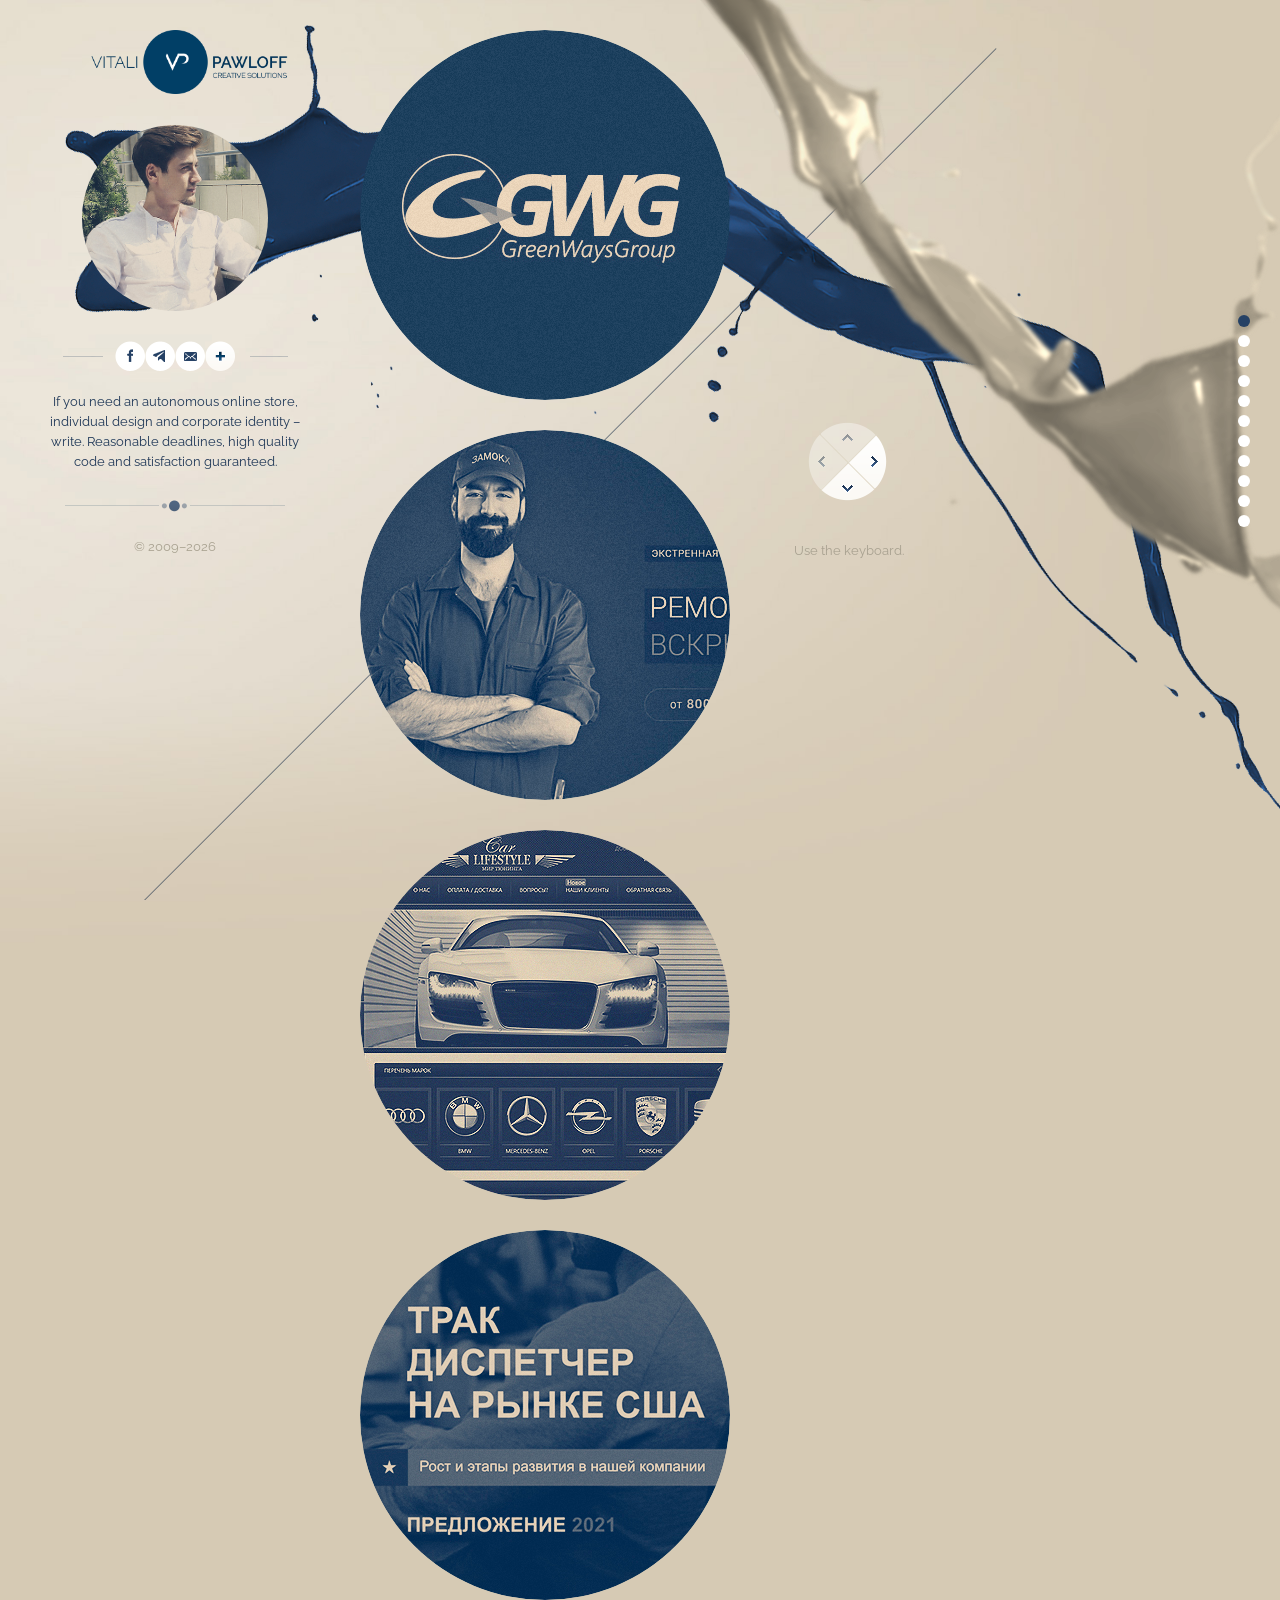
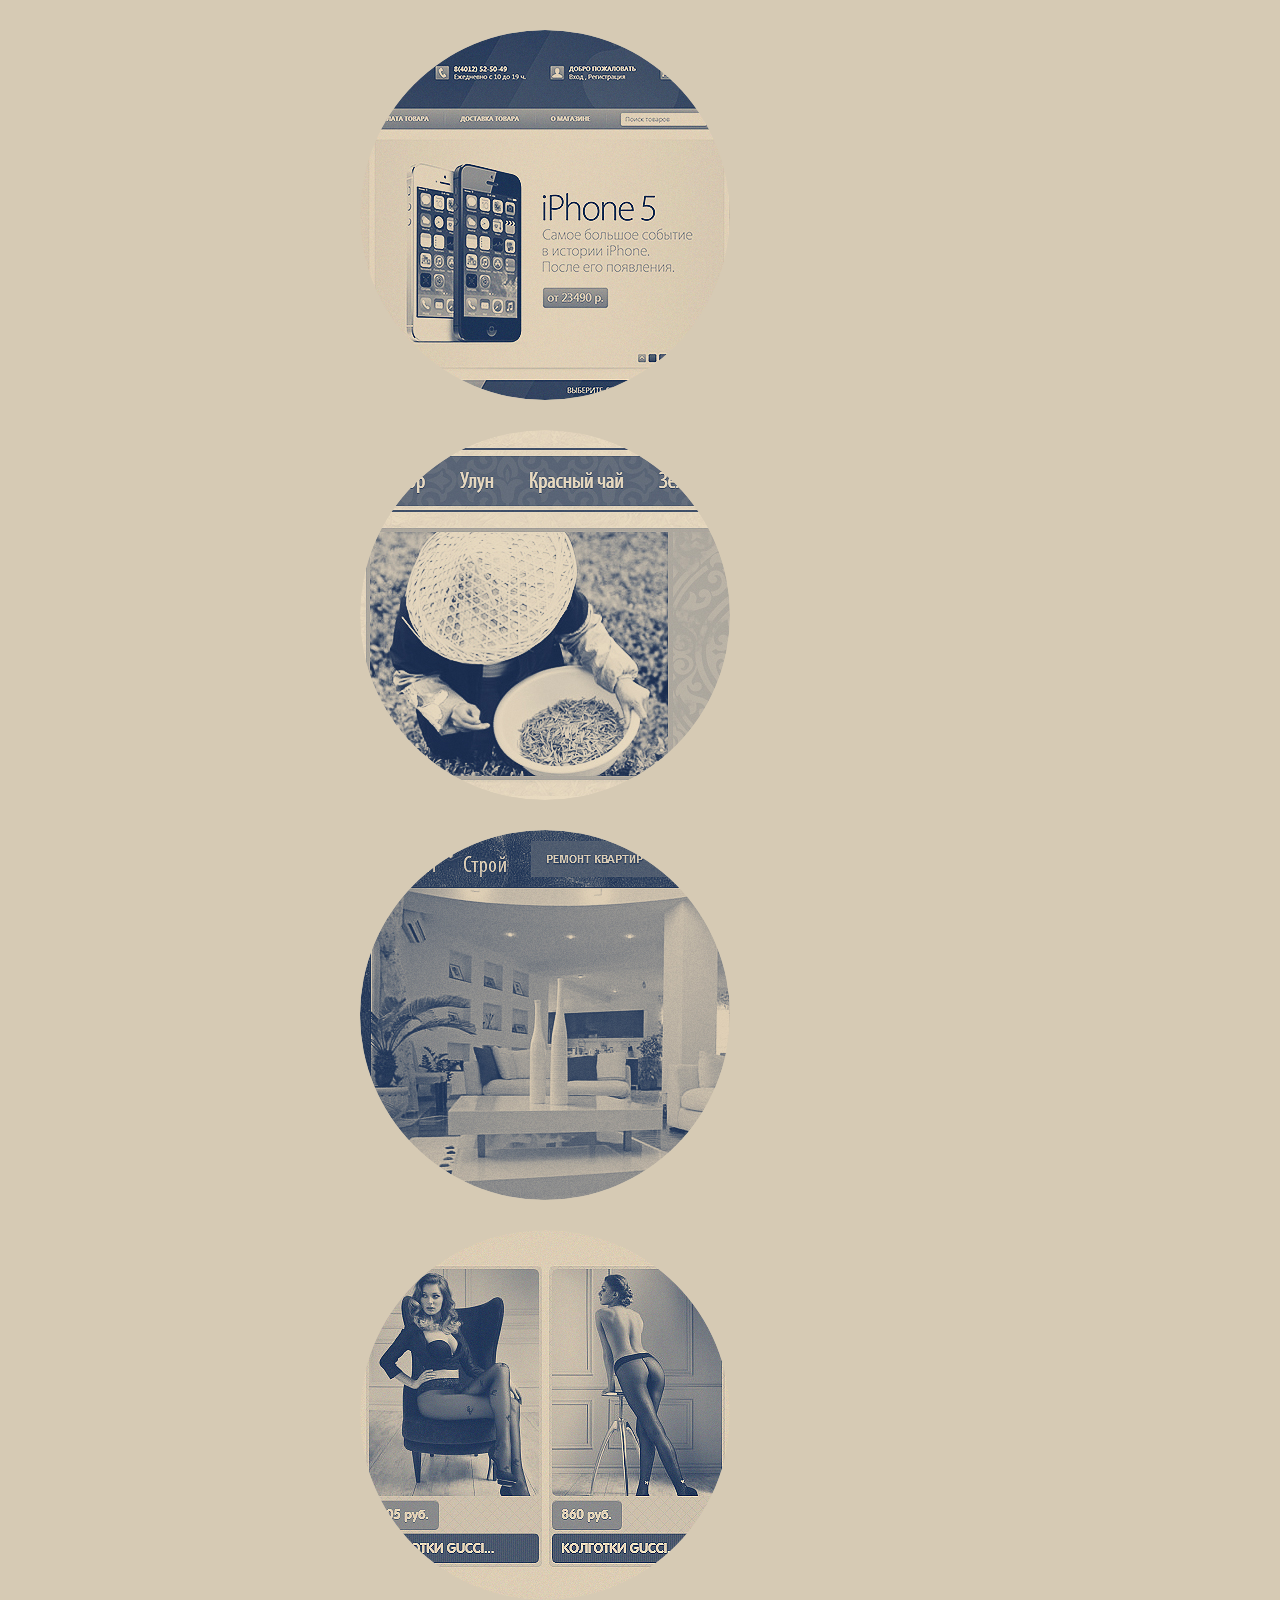
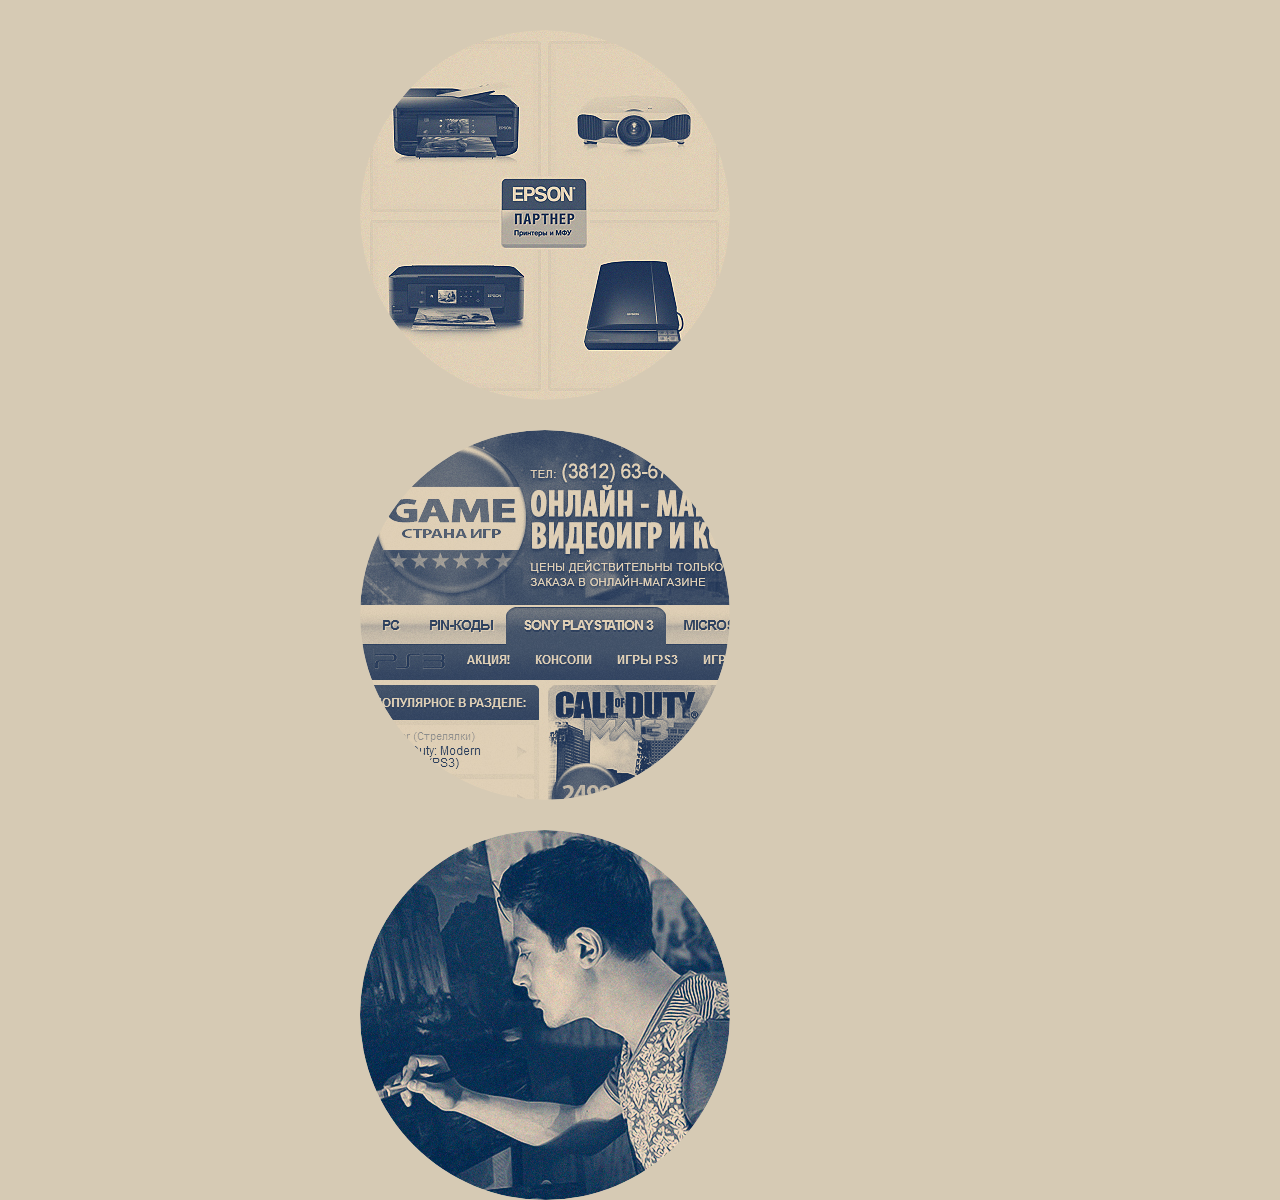
==== commit ee08153e: "Publish minified site" ====
--- a/index.html
+++ b/index.html
@@ -1,191 +1 @@
-<!DOCTYPE html>
-<html lang="en" dir="ltr">
-<head>
-    <meta charset="UTF-8">
-    <meta property="og:image" content="img/logo_social.png">
-    <title>Creation of online stores. Design and front-end development.</title>
-    <meta name="description" content="If you need an online store, individual design and corporate identity, pure HTML and CSS, write to me. Reasonable time, high quality code and satisfaction guaranteed.">
-    <meta name="author" content="Vitali Pavloff">
-    <meta name="viewport" content="width=device-width, initial-scale=1.0">
-    <meta name="robots" content="all">
-    <meta name="HandheldFriendly" content="True">
-    <link rel="stylesheet" type="text/css" href="css/style.css">
-    <link rel="shortcut icon" href="img/favicon.png">
-</head>
-<body>
-    <div id="loading">
-        <div class="parts top"></div>
-        <div class="parts bottom"></div>
-        <div class="cont">
-		<img alt="" src="css/assets/loading-principal.png" width="60" height="60" />
-		<p class="cant">0</p>
-		</div>
-    </div>
-    <div class="contenedor home">
-        <div class="contentBg">
-            <header class="principal">
-                <div class="mainlogo">
-                    <img alt="Logo" src="img/logo.png" width="225" height="64">
-                </div>
-                <div class="imgProfile">
-                    <div class="vitali">
-                        <img alt="Personal photo." src="img/photo.jpg" width="186" height="186">
-                    </div>
-                    <img alt="Slide works." src="img/over.gif" width="186" height="186">
-                    <div class="overlay"></div>
-                </div>
-                <nav class="social mx">
-                    <a href="https://www.facebook.com/profile.php?id=100064007048360" class="pastille facebook" target="_blank" rel="nofollow" title="Write to Facebook">
-                        <span class="icon">Facebook</span>
-                        <span class="icon roll"></span>
-                    </a>
-                    <a href="https://t.me/TalyuPavloff" class="pastille telegram" rel="nofollow" title="Write to Telegram" target="_blank">
-                        <span class="icon">Telegram</span>
-                        <span class="icon roll"></span>
-                    </a>
-                    <a href="mailto:01tehmail@gmail.com" class="pastille email" rel="nofollow" title="Send e-mail" target="_blank">
-                        <span class="icon">Email</span>
-                        <span class="icon roll"></span>
-                    </a>
-                    <a href="about.html" class="pastille viewMore" data-id="bio" title="More about activities">
-                        <span class="icon">More</span>
-                        <div class="icon roll"></div>
-                    </a>
-                </nav>
-            </header>
-            <section class="right-section lista-portfolio">
-                <div>
-                    <a href="gwg.html" class="focused" data-title="GWG company logo">
-                        <img alt="GWG company logo" src="img/portfolio/main-covers/gwg.jpg" width="370" height="370">
-                        <div class="roll">
-                            <div class="content_roll">
-                                <img alt="Company logo." src="img/portfolio/clients-logo/gwg_on.png">
-                                <h3>Logotype <span>GreenWaysGroup</span></h3>
-                            </div>
-                        </div>
-                    </a>
-                    <a href="zamokx.html" data-title="Online store ZamokX">
-                        <img alt="Cover of the Online store ZamokX" src="img/portfolio/main-covers/zx.jpg" width="370" height="370">
-                        <div class="roll">
-                            <div class="content_roll">
-                                <img alt="The logo of the website." src="img/portfolio/clients-logo/zx_on.png">
-                                <h3>Website <span>ZamokX</span></h3>
-                            </div>
-                        </div>
-                    </a>
-                    <a href="carlifestyle.html" data-title="Online store CarLifstyle">
-                        <img alt="Cover of the Online store CarLifstyle" src="img/portfolio/main-covers/carlifestyle.jpg" width="370" height="370">
-                        <div class="roll">
-                            <div class="content_roll">
-                                <img alt="The logo of the store." src="img/portfolio/clients-logo/carlifestyle_on.png">
-                                <h3>Online store <span>CarLifstyle</span></h3>
-                            </div>
-                        </div>
-                    </a>
-                    <a href="offer42.html" data-title="Offer Trucking42">
-                        <img alt="Cover of the Offer Trucking42" src="img/portfolio/main-covers/offer42.jpg" width="370" height="370">
-                        <div class="roll">
-                            <div class="content_roll">
-                                <img alt="Company logo." src="img/portfolio/clients-logo/t42_on.png">
-                                <h3>Offer <span>Trucking42</span></h3>
-                            </div>
-                        </div>
-                    </a>
-                    <a href="ineedcom.html" data-title="Online store Ineedcom">
-                        <img alt="Cover of the Online store Ineedcom" src="img/portfolio/main-covers/ineedcom.jpg" width="370" height="370">
-                        <div class="roll">
-                            <div class="content_roll">
-                                <img alt="The logo of the store." src="img/portfolio/clients-logo/ineedcom_on.png">
-                                <h3>Online store <span>Ineedcom</span></h3>
-                            </div>
-                        </div>
-                    </a>
-                    <a href="maocha.html" data-title="Online store MaoCha">
-                        <img alt="Cover of the Online store MaoCha" src="img/portfolio/main-covers/maocha.jpg" width="370" height="370">
-                        <div class="roll">
-                            <div class="content_roll">
-                                <img alt="The logo of the store." src="img/portfolio/clients-logo/maocha_on.png">
-                                <h3>Online store <span>MaoCha</span></h3>
-                            </div>
-                        </div>
-                    </a>
-                    <a href="remontstroi.html" data-title="Site of Company Remont*Stroy">
-                        <img alt="Cover of the Site of Company Remont*Stroy" src="img/portfolio/main-covers/remontstroi.jpg" width="370" height="370">
-                        <div class="roll">
-                            <div class="content_roll">
-                                <img alt="The logo of the store." src="img/portfolio/clients-logo/remontstroi_on.png">
-                                <h3>Website <span>Remont*Stroy</span></h3>
-                            </div>
-                        </div>
-                    </a>
-                    <a href="kolgotkinshop.html" data-title="Online store KolgotkinShop">
-                        <img alt="Cover of the Online store KolgotkinShop" src="img/portfolio/main-covers/kolgotkinshop.jpg" width="370" height="370">
-                        <div class="roll">
-                            <div class="content_roll">
-                                <img alt="The logo of the store." src="img/portfolio/clients-logo/kolgotkinshop_on.png">
-                                <h3>Online store <span>KolgotkinShop</span></h3>
-                            </div>
-                        </div>
-                    </a>
-                    <a href="fotolavka.html" data-title="Online store FotoLavka">
-                        <img alt="Cover of the Online store FotoLavka" src="img/portfolio/main-covers/fotolavka.jpg" width="370" height="370">
-                        <div class="roll">
-                            <div class="content_roll">
-                                <img alt="The logo of the store." src="img/portfolio/clients-logo/fotolavka_on.png">
-                                <h3>Online store <span>FotoLavka</span></h3>
-                            </div>
-                        </div>
-                    </a>
-                    <a href="stranaigr.html" data-title="Online store StranaIgr">
-                        <img alt="Cover of the Online store StranaIgr" src="img/portfolio/main-covers/stranaigr.jpg" width="370" height="370">
-                        <div class="roll">
-                            <div class="content_roll">
-                                <img alt="The logo of the store." src="img/portfolio/clients-logo/stranaigr_on.png">
-                                <h3>Online store <span>Stranaigr</span></h3>
-                            </div>
-                        </div>
-                    </a>
-                    <a href="about.html" data-id="bio" data-title="About activities" style="margin-bottom: 25px;">
-                        <img alt="Personal photo" src="img/portfolio/main-covers/vitali.jpg" width="370" height="370">
-                        <div class="roll">
-                            <div class="content_roll">
-								<img alt="The logo of the store." src="img/portfolio/clients-logo/vp_on.png">
-                                <h3>More <span>about activities</span></h3>
-                            </div>
-                        </div>
-                    </a>
-                </div>
-            </section>
-            <div class="contentFooter">
-                <div class="txt bio">
-                    <p>If you need an autonomous online store, individual design and corporate identity – write. Reasonable deadlines, high quality code and satisfaction guaranteed.</p>
-                </div>
-                <div class="social like_b">
-                </div>
-                <footer class="principal">
-                    <p>© 2009–2026</p>
-                </footer>
-            </div>
-        </div>
-        <div class="splash1"></div>
-        <div class="splash2" data-type="background" data-speed="2.5" data-yposinitial="0"></div>
-        <div class="splash3" data-type="background" data-speed="1.5" data-yposinitial="1200"></div>
-        <div class="splash4" data-type="background" data-speed="1.3" data-yposinitial="2900"></div>
-        <div class="lines" data-type="background" data-speed="6" data-yposinitial="0"></div>
-        <div class="mobbullets"></div>
-        <div class="mobbullet"></div>
-        <div class="keyword">
-            <span class="info">Use the keyboard.</span>
-            <p class="top inactive"><span></span></p>
-            <p class="right"><span></span></p>
-            <p class="bottom"><span></span></p>
-            <p class="left inactive"><span></span></p>
-        </div>
-    </div>	
-<script src="js/jquery.js"></script>
-<script src="js/jquery.scrollTo.js"></script>
-<script src="js/jquery.easing.js"></script>
-<script src="js/jquery.mousewheel.js"></script>
-<script src="js/app.js"></script>
-</body>
-</html>+<!DOCTYPE html><html lang="en" dir="ltr"><head><meta charset="UTF-8"><meta property="og:image" content="img/logo_social.png"><title>Creation of autonomous online stores. Design and front-end development.</title><meta name="description" content="If you need an online store, individual design and corporate identity, pure HTML and CSS, write to me. Reasonable time, high quality code and satisfaction guaranteed."><meta name="author" content="Vitali Pavloff"><meta name="viewport" content="width=device-width,initial-scale=1"><meta name="robots" content="all"><meta name="HandheldFriendly" content="True"><link rel="stylesheet" href="css/style.css"><link rel="shortcut icon" href="img/favicon.png"></head><body><div id="loading"><div class="parts top"></div><div class="parts bottom"></div><div class="cont"><img alt="" src="css/assets/loading-principal.png" width="60" height="60"><p class="cant">0</p></div></div><div class="contenedor home"><div class="contentBg"><header class="principal"><div class="mainlogo"><img alt="Logo" src="img/logo.png" width="225" height="64"></div><div class="imgProfile"><div class="vitali"><img alt="Personal photo." src="img/photo.jpg" width="186" height="186"></div><img alt="Slide works." src="img/over.gif" width="186" height="186"><div class="overlay"></div></div><nav class="social mx"><a href="https://www.facebook.com/profile.php?id=100064007048360" class="pastille facebook" target="_blank" rel="nofollow" title="Write to Facebook"><span class="icon">Facebook</span> <span class="icon roll"></span> </a><a href="https://t.me/TaliuPavloff" class="pastille telegram" rel="nofollow" title="Write to Telegram" target="_blank"><span class="icon">Telegram</span> <span class="icon roll"></span> </a><a href="mailto:01tehmail@gmail.com" class="pastille email" rel="nofollow" title="Send e-mail" target="_blank"><span class="icon">Email</span> <span class="icon roll"></span> </a><a href="about.html" class="pastille viewMore" data-id="bio" title="More about activities"><span class="icon">More</span><div class="icon roll"></div></a></nav></header><section class="right-section lista-portfolio"><div><a href="gwg.html" class="focused" data-title="GWG company logo"><img alt="GWG company logo" src="img/portfolio/main-covers/gwg.jpg" width="370" height="370"><div class="roll"><div class="content_roll"><img alt="Company logo." src="img/portfolio/clients-logo/gwg_on.png"><h3>Logotype <span>GreenWaysGroup</span></h3></div></div></a><a href="zamokx.html" data-title="Online store ZamokX"><img alt="Cover of the Online store ZamokX" src="img/portfolio/main-covers/zx.jpg" width="370" height="370"><div class="roll"><div class="content_roll"><img alt="The logo of the website." src="img/portfolio/clients-logo/zx_on.png"><h3>Website <span>ZamokX</span></h3></div></div></a><a href="carlifestyle.html" data-title="Online store CarLifstyle"><img alt="Cover of the Online store CarLifstyle" src="img/portfolio/main-covers/carlifestyle.jpg" width="370" height="370"><div class="roll"><div class="content_roll"><img alt="The logo of the store." src="img/portfolio/clients-logo/carlifestyle_on.png"><h3>Online store <span>CarLifstyle</span></h3></div></div></a><a href="offer42.html" data-title="Offer Trucking42"><img alt="Cover of the Offer Trucking42" src="img/portfolio/main-covers/offer42.jpg" width="370" height="370"><div class="roll"><div class="content_roll"><img alt="Company logo." src="img/portfolio/clients-logo/t42_on.png"><h3>Offer <span>Trucking42</span></h3></div></div></a><a href="ineedcom.html" data-title="Online store Ineedcom"><img alt="Cover of the Online store Ineedcom" src="img/portfolio/main-covers/ineedcom.jpg" width="370" height="370"><div class="roll"><div class="content_roll"><img alt="The logo of the store." src="img/portfolio/clients-logo/ineedcom_on.png"><h3>Online store <span>Ineedcom</span></h3></div></div></a><a href="maocha.html" data-title="Online store MaoCha"><img alt="Cover of the Online store MaoCha" src="img/portfolio/main-covers/maocha.jpg" width="370" height="370"><div class="roll"><div class="content_roll"><img alt="The logo of the store." src="img/portfolio/clients-logo/maocha_on.png"><h3>Online store <span>MaoCha</span></h3></div></div></a><a href="remontstroi.html" data-title="Site of Company Remont*Stroy"><img alt="Cover of the Site of Company Remont*Stroy" src="img/portfolio/main-covers/remontstroi.jpg" width="370" height="370"><div class="roll"><div class="content_roll"><img alt="The logo of the store." src="img/portfolio/clients-logo/remontstroi_on.png"><h3>Website <span>Remont*Stroy</span></h3></div></div></a><a href="kolgotkinshop.html" data-title="Online store KolgotkinShop"><img alt="Cover of the Online store KolgotkinShop" src="img/portfolio/main-covers/kolgotkinshop.jpg" width="370" height="370"><div class="roll"><div class="content_roll"><img alt="The logo of the store." src="img/portfolio/clients-logo/kolgotkinshop_on.png"><h3>Online store <span>KolgotkinShop</span></h3></div></div></a><a href="fotolavka.html" data-title="Online store FotoLavka"><img alt="Cover of the Online store FotoLavka" src="img/portfolio/main-covers/fotolavka.jpg" width="370" height="370"><div class="roll"><div class="content_roll"><img alt="The logo of the store." src="img/portfolio/clients-logo/fotolavka_on.png"><h3>Online store <span>FotoLavka</span></h3></div></div></a><a href="stranaigr.html" data-title="Online store StranaIgr"><img alt="Cover of the Online store StranaIgr" src="img/portfolio/main-covers/stranaigr.jpg" width="370" height="370"><div class="roll"><div class="content_roll"><img alt="The logo of the store." src="img/portfolio/clients-logo/stranaigr_on.png"><h3>Online store <span>Stranaigr</span></h3></div></div></a><a href="about.html" data-id="bio" data-title="About activities" style="margin-bottom: 25px;"><img alt="Personal photo" src="img/portfolio/main-covers/vitali.jpg" width="370" height="370"><div class="roll"><div class="content_roll"><img alt="The logo of the store." src="img/portfolio/clients-logo/vp_on.png"><h3>More <span>about activities</span></h3></div></div></a></div></section><div class="contentFooter"><div class="txt bio"><p>If you need an autonomous online store, individual design and corporate identity – write. Reasonable deadlines, high quality code and satisfaction guaranteed.</p></div><div class="social like_b"></div><footer class="principal"><p>© 2009–2026</p></footer></div></div><div class="splash1"></div><div class="splash2" data-type="background" data-speed="2.5" data-yposinitial="0"></div><div class="splash3" data-type="background" data-speed="1.5" data-yposinitial="1200"></div><div class="splash4" data-type="background" data-speed="1.3" data-yposinitial="2900"></div><div class="lines" data-type="background" data-speed="6" data-yposinitial="0"></div><div class="mobbullets"></div><div class="mobbullet"></div><div class="keyword"><span class="info">Use the keyboard.</span><p class="top inactive"><span></span></p><p class="right"><span></span></p><p class="bottom"><span></span></p><p class="left inactive"><span></span></p></div></div><script src="js/jquery.js"></script><script src="js/jquery.scrollTo.js"></script><script src="js/jquery.easing.js"></script><script src="js/jquery.mousewheel.js"></script><script src="js/app.js"></script></body></html>
--- a/css/style.css
+++ b/css/style.css
@@ -1,1627 +1 @@
-/*
-AUTHOR: Vitali Pavloff
-AUTHOR URL https://www.vitalipavloff.com
-*/
-@import url('https://fonts.googleapis.com/css2?family=Raleway:wght@100;200;300;400;500;600;700&display=swap');
-
-@-moz-keyframes spin {
- 0% {
--moz-transform: rotate(0deg);
-}
- 100% {
--moz-transform: rotate(360deg);
-}
-}
- @-webkit-keyframes spin {
- 0% {
--webkit-transform: rotate(0deg);
-}
- 100% {
--webkit-transform: rotate(360deg);
-}
-}
- @-o-keyframes spin {
- 0% {
--o-transform: rotate(0deg);
-}
- 100% {
--o-transform: rotate(360deg);
-}
-}
- @-ms-keyframes spin {
- 0% {
--ms-transform: rotate(0deg);
-}
- 100% {
--ms-transform: rotate(360deg);
-}
-}
- @keyframes spin {
- 0% {
-transform: rotate(0deg);
-}
- 100% {
-transform: rotate(360deg);
-}
-}
-
-
-html, body, div, span, object, iframe, h1, h2, h3, h4, h5, h6, p, blockquote, pre, abbr, address, cite, code, del, dfn, em, images, ins, kbd, q, samp, small, strong, sub, sup, var, b, i, dl, dt, dd, ol, ul, li, fieldset, form, label, legend, table, caption, tbody, tfoot, thead, tr, th, td, article, aside, canvas, details, figcaption, figure, footer, header.principal, hgroup, menu, nav, section, summary, time, mark, audio, video {
-    margin: 0;
-    padding: 0;
-    border: 0;
-    outline: 0;
-    font-size: 100%;
-    vertical-align: baseline;
-    background: transparent
-}
-
-body {
-    line-height: 1
-}
-
-article, aside, details, figcaption, figure, footer, header.principal, hgroup, menu, nav, section {
-    display: block
-}
-
-nav ul {
-    list-style: none
-}
-
-blockquote, q {
-    quotes: none
-}
-
-blockquote:before, blockquote:after, q:before, q:after {
-    content: '';
-    content: none
-}
-
-a {
-    margin: 0;
-    padding: 0;
-    font-size: 100%;
-    vertical-align: baseline;
-	-webkit-tap-highlight-color: transparent;
-    background: transparent;
-    text-decoration: none;
-    outline: 0
-}
-a:focus, a:active  { 
-   outline:none; 
-   outline-offset:-4px;
-}
-ins {
-    background-color: #ff9;
-    color: #000;
-    text-decoration: none
-}
-
-mark {
-    background-color: #ff9;
-    color: #000;
-    font-style: italic;
-    font-weight: 700
-}
-
-del {
-    text-decoration: line-through
-}
-
-abbr[title], dfn[title] {
-    border-bottom: 1px dotted;
-    cursor: help
-}
-
-table {
-    border-collapse: collapse;
-    border-spacing: 0
-}
-
-hr {
-    display: block;
-    height: 1px;
-    border: 0;
-    border-top: 1px solid #ccc;
-    margin: 1em 0;
-    padding: 0
-}
-
-input, select {
-    vertical-align: middle
-}
-
-li {
-    list-style: none
-}
-
-strong {
-    font-weight: 700
-}
-
-.clearfix {
- *zoom: 1;
-}
-
-.clearfix:before, .clearfix:after {
-    display: table;
-    content: "";
-}
-
-.clearfix:after {
-    clear: both;
-}
-
-::selection {
-    background: #e5ddce;
-}
-
-::-moz-selection {
- background: #e5ddce;
-}
-
-html {
-    height: 100%;
-    overflow-x: hidden;
-}
-
-body {
-    font-family: 'Raleway';
-	font-weight: 400;
-    position: relative;
-    -webkit-font-smoothing: antialiased;
-    -webkit-text-stroke: 1px transparent;
-    text-rendering: optimizeLegibility;
-    font-size: 0.83rem;
-    line-height: 20px;
-    margin: 0;
-    height: 100%;
-    -webkit-backface-visibility: hidden;
-}
-
-body .contenedor {
-    padding: 0 50px;
-    min-height: 100%;
-}
-
-.contenedor .contentBg {
-    min-height: 100%;
-}
-
-.hide {
-    display: none;
-}
-
-a img {
-    border: none;
-}
-
-header.principal {
-    padding-top: 30px;
-    top: 0;
-    position: fixed;
-    z-index: 2;
-    width: 250px;
-}
-
-.imgProfile {
-    width: 186px;
-    height: 186px;
-    margin: 0 auto;
-    position: relative;
-    -moz-border-radius:100%;
-	-webkit-border-radius:100%;
-	border-radius: 100%;
-}
-
-.imgProfile .vitali {
-    z-index: 102;
-    width: 186px;
-    height: 186px;
-    position: absolute; 
-    top:0;
-    left:0;
-    -moz-border-radius:100%;
-	-webkit-border-radius:100%;
-	border-radius: 100%;
-}
-
-.imgProfile:hover .vitali, .imgProfile:active .vitali, .imgProfile:focus .vitali {
-    z-index: 1;
-    width: 186px;
-    height: 186px;
-}
-
-.imgProfile .vitali img {
-    width: 100%;
-    height: 100%;
-}
-
-.imgProfile img {
-    top: 0;
-    left: 0;
-    position: absolute;
-    -moz-border-radius:100%;
-	-webkit-border-radius:100%;
-	border-radius: 100%;
-}
-
-
-.imgProfile > img {
-    z-index: 2;
-    display:none;
-}
-.imgProfile:hover > img, .imgProfile:active > img, .imgProfile:focus > img {
-    display: block;
-}
-.imgProfile .overlay {
-    -webkit-transition: all 0.3s ease-in-out;
-    -moz-transition: all 0.3s ease-in-out;
-    -ms-transition: all 0.3s ease-in-out;
-    -o-transition: all 0.3s ease-in-out;
-    transition: all 0.3s ease-in-out;
-    width: 100%;
-    height: 100%;
-    -moz-border-radius:100%;
-	-webkit-border-radius:100%;
-	border-radius: 100%;
-    -moz-box-shadow: 0 0 0 0 rgba(255,255,255,0.3) inset;
-    -webkit-box-shadow: 0 0 0 0 rgba(255,255,255,0.3) inset;
-    box-shadow: 0 0 0 0 rgba(255,255,255,0.3) inset;
-    position: absolute;
-    z-index: 103;
-
-}
-
-.imgProfile:hover .overlay, .imgProfile:active .overlay {
-    -moz-box-shadow: 0 0 0 6px rgba(255,255,255,0.3) inset;
-    -webkit-box-shadow: 0 0 0 6px rgba(255,255,255,0.3) inset;
-    -ms-box-shadow: 0 0 0 6px rgba(255,255,255,0.3) inset;
-    box-shadow: 0 0 0 6px rgba(255,255,255,0.3) inset;
-
-}
-.social.like_b {
-    margin:0;
-	background: url(./assets/bg-footer-detalle.png) no-repeat center center;
-}
-.social {
-    background: url(./assets/bg-social.png) no-repeat center center;
-    padding: 0;
-    width: 250px;
-    height:30px;
-    margin: 30px 0 0 0;
-    -webkit-transform: translate3d(0, 0, 0);
-    -moz-transform: translate3d(0, 0, 0);
-    -o-transform: translate3d(0, 0, 0);
-    -ms-transform: translate3d(0, 0, 0);
-    transform: translate3d(0, 0, 0);
-    -webkit-backface-visibility: hidden;
-    -webkit-perspective: 1000;
-    text-align: center;
-}
-.mx .pastille {
-    margin:0;
-}
-.pastille {
-    display: inline-block;
-    margin:0 2px;
-    -webkit-transform: translate3d(0, 0, 0);
-    -moz-transform: translate3d(0, 0, 0);
-    -o-transform: translate3d(0, 0, 0);
-    -ms-transform: translate3d(0, 0, 0);
-    transform: translate3d(0, 0, 0);
-    -webkit-backface-visibility: hidden;
-    -webkit-perspective: 1000;
-}
-
-.pastille, .pastille .icon {
-    height: 30px;
-    width: 30px;
-}
-.moreblock {
-    height: 30px;
-    width: 250px;
-    background: url(./assets/moreblock.png) no-repeat center center;
-}
-.pastille.pviewMore .icon {
-    background: url(./assets/more_p.png) no-repeat 0 -30px;
-}
-
-.pastille .icon {
-    display: block;
-    background: url(./assets/social-normal.png) no-repeat;
-    position: absolute;
-    text-indent: -5000px;
-    -webkit-transform: translate3d(0, 0, 0);
-    -moz-transform: translate3d(0, 0, 0);
-    -o-transform: translate3d(0, 0, 0);
-    -ms-transform: translate3d(0, 0, 0);
-    transform: translate3d(0, 0, 0);
-    -webkit-backface-visibility: hidden;
-    -webkit-perspective: 1000;
-    -webkit-transition: all 0.3s ease-in-out;
-    -moz-transition: all 0.3s ease-in-out;
-    -ms-transition: all 0.3s ease-in-out;
-    -o-transition: all 0.3s ease-in-out;
-    transition: all 0.3s ease-in-out;
-}
-
-.pastille .icon.roll {
-    opacity: 0;
-    -webkit-transform: translate3d(0, 0, 0);
-    -moz-transform: translate3d(0, 0, 0);
-    -o-transform: translate3d(0, 0, 0);
-    -ms-transform: translate3d(0, 0, 0);
-    transform: translate3d(0, 0, 0);
-    -webkit-backface-visibility: hidden;
-    -webkit-perspective: 1000;
-    -webkit-transform: rotate(-90deg) scale(0) skew(0deg) translate(0px);
-    -moz-transform: rotate(-90deg);
-    -o-transform: rotate(-90deg) scale(0) skew(0deg) translate(0px);
-    -ms-transform: rotate(-90deg) scale(0) skew(0deg) translate(0px);
-    transform: rotate(-90deg) scale(0) skew(0deg) translate(0px);
-}
-
-.pastille:hover .icon, .pastille.active .icon {
-    opacity: 0;
-    -webkit-transform: rotate(90deg) scale(0.5) skew(0deg) translate(0px);
-    -moz-transform: rotate(90deg) scale(0.5) skew(0deg) translate(0px);
-    -o-transform: rotate(90deg) scale(0.5) skew(0deg) translate(0px);
-    -ms-transform: rotate(90deg) scale(0.5) skew(0deg) translate(0px);
-    transform: rotate(90deg) scale(0.5) skew(0deg) translate(0px);
-    -webkit-backface-visibility: hidden;
-    -webkit-perspective: 1000;
-}
-
-.pastille:hover .icon.roll, .pastille.active .icon.roll {
-    -webkit-transform: rotate(0deg) scale(1) skew(0deg) translate(0px);
-    -moz-transform: rotate(0deg) scale(1) skew(0deg) translate(0px);
-    -o-transform: rotate(0deg) scale(1) skew(0deg) translate(0px);
-    -ms-transform: rotate(0deg) scale(1) skew(0deg) translate(0px);
-    transform: rotate(0deg) scale(1) skew(0deg) translate(0px);
-    -webkit-backface-visibility: hidden;
-    -webkit-perspective: 1000;
-    opacity: 1;
-}
-
-.pastille.facebook span {
-    background-position: 0 0px;
-}
-
-.pastille.facebook span.roll {
-    background-position: 0 -30px;
-}
-
-.pastille.telegram span {
-    background-position: -32px 0px;
-}
-
-.pastille.telegram span.roll {
-    background-position: -32px -30px;
-}
-
-.pastille.email span {
-    background-position: -64px 0px;
-}
-
-.pastille.email span.roll {
-    background-position: -64px -30px;
-}
-
-.contentFooter {
-    position: fixed;
-    z-index: 2;
-    top: 392px;
-    text-align: center;
-    width: 250px;
-    -webkit-transform: translate3d(0, 0, 0);
-    -moz-transform: translate3d(0, 0, 0);
-    -o-transform: translate3d(0, 0, 0);
-    -ms-transform: translate3d(0, 0, 0);
-    transform: translate3d(0, 0, 0);
-    -webkit-backface-visibility: hidden;
-    -webkit-perspective: 1000;
-}
-
-.contentFooter p {
-    margin-bottom: 19px;
-}
-
-.bio {
-    
-    position: relative;
-    -webkit-transform: translate3d(0, 0, 0);
-    -moz-transform: translate3d(0, 0, 0);
-    -o-transform: translate3d(0, 0, 0);
-    -ms-transform: translate3d(0, 0, 0);
-    transform: translate3d(0, 0, 0);
-    -webkit-backface-visibility: hidden;
-    -webkit-perspective: 1000;
-}
-
-.bio h2.title-outline {
-    font-size: 11px;
-    text-transform: uppercase;
-    color: #1D3656;
-}
-
-.bio p {
-    color: #1d3656;
-    text-align: center;
-}
-
-.pastille.viewMore {
-
-    cursor: pointer;
-}
-
-.pastille.viewMore .icon {
-    background: url("./assets/more-less.png") no-repeat;
-    width: 30px;
-    height: 30px;
-    display: block;
-    background-position: 0 0;
-}
-
-.pastille.viewMore .icon.roll, .pastille.viewMore.active .icon.roll {
-    background-position: 0px -31px;
-}
-
-.pastille.viewMore .loading {
-    position: absolute;
-    left: -10px;
-    right: -10px;
-    top: -10px;
-    bottom: -10px;
-    text-indent: 0;
-}
-
-.pastille.viewMore .loading img {
-    max-width: 100%;
-    height: auto;
-    -moz-animation: spin .7s infinite linear;
-    -webkit-animation: spin .7s infinite linear;
-    -o-animation: spin .7s infinite linear;
-    -ms-animation: spin .7s infinite linear;
-    animation: spin .7s infinite linear;
-}
-
-
-footer.principal p {
-    color: #A8A190;
-    padding-top:16px;
-    text-align: center;
-}
-
-footer.principal p a:link {
-    color: #9b9382;
-    text-decoration: none;
-}
-
-footer.principal p a:hover {
-    color: #1d3656;
-    text-decoration: none;
-}
-
-footer.principal p a:visited {
-    color: #9b9382;
-    text-decoration: none;
-}
-
-footer.principal p a:active {
-    color: #9b9382;
-    text-decoration: none;
-}
-
-.right-section {
-    position: absolute;
-    top: 0;
-    left: 360px;
-    z-index: 2;
-    right: 0;
-    padding-top: 0px;
-    height: 100%;
-}
-
-.keyword {
-    display: none;
-    position: fixed;
-    top: 50%;
-    margin-left: 1030px;
-    height: 55px;
-    margin-top: -25px;
-    z-index: 3;
-    width: 78px;
-    height: 78px;
-}
-
-.onepage .keyword {
-    display: block;
-}
-
-.keyword p, .keyword p > span {
-    background: url("./assets/navegacion.png") no-repeat left top;
-    width: 40px;
-    height: 55px;
-    display: block;
-    position: absolute;
-}
-
-.keyword .top, .keyword .bottom, .keyword .top > span, .keyword .bottom > span {
-    width: 55px;
-    height: 40px;
-}
-
-.keyword p > span {
-    display: none;
-}
-
-.keyword .top {
-    background-position: -88px 0px;
-    top: -3px;
-    left: 50%;
-    margin-left: -28px;
-}
-
-.keyword .top.inactive {
-    background-position: -89px -161px;
-}
-
-.keyword .top span {
-    background-position: -88px -81px;
-}
-
-.keyword .right {
-    background-position: -41px 0px;
-    right: 0;
-    top: 50%;
-    margin-top: -30px;
-}
-
-.keyword .right.inactive {
-    background-position: -41px -164px;
-}
-
-.keyword .right span {
-    background-position: -41px -80px;
-}
-
-.keyword .bottom {
-    background-position: -88px -41px;
-    bottom: 0;
-    left: 50%;
-    margin-left: -28px;
-}
-
-.keyword .bottom.inactive {
-    background-position: -89px -201px;
-}
-
-.keyword .bottom span {
-    background-position: -88px -121px;
-}
-
-.keyword .left {
-    background-position: 0px 0px;
-    left: -2px;
-    top: 50%;
-    margin-top: -30px;
-}
-
-.keyword .left.inactive {
-    background-position: -1px -164px;
-}
-
-.keyword .left span {
-    background-position: -1px -80px;
-}
-
-.keyword .info {
-    position: absolute;
-    bottom: -58px;
-    display: block;
-    left: -20px;
-    right: -20px;
-    text-align: center;
-    color: #a8a190;
-}
-
-.go-back {
-	font-weight: 200;
-    color:#425368;
-    font-size: 16px;
-    text-transform: uppercase;
-    -webkit-transform: translate3d(0, 0, 0);
-    -moz-transform: translate3d(0, 0, 0);
-    -o-transform: translate3d(0, 0, 0);
-    -ms-transform: translate3d(0, 0, 0);
-   transform: translate3d(0, 0, 0);
-   height: 65px;
-   line-height: 61px;
-   display: block;
-   padding: 0 0 0 56px;
-   margin: 0 auto 30px auto;
-}
-.go-back font{
-	font-weight:700;
-}
-.go-back > .icon {
-   width: 63px;
-   height: 63px;
-   margin:0 4px 0 4px;
-    display: inline-block;
-    vertical-align: middle;
-    -webkit-transform: translate3d(0, 0, 0);
-    -webkit-transform: translate3d(0, 0, 0);
-    -moz-transform: translate3d(0, 0, 0);
-    -o-transform: translate3d(0, 0, 0);
-    -ms-transform: translate3d(0, 0, 0);
-    transform: translate3d(0, 0, 0);
-}
-
-.go-back > .icon span {
-    background: url("./assets/go-back.jpg") no-repeat top left;
-    display: block;
-    position: absolute;
-    border-radius: 50%;
-    width: 63px;
-    height: 63px;
-    text-indent: -5000px;
-    -webkit-transform: translate3d(0, 0, 0);
-    -moz-transform: translate3d(0, 0, 0);
-    -o-transform: translate3d(0, 0, 0);
-    -ms-transform: translate3d(0, 0, 0);
-    transform: translate3d(0, 0, 0);
-    -webkit-backface-visibility: hidden;
-    -webkit-transition: all 0.3s ease-in-out;
-    -moz-transition: all 0.3s ease-in-out;
-    -ms-transition: all 0.3s ease-in-out;
-    -o-transition: all 0.3s ease-in-out;
-    transition: all 0.3s ease-in-out;
-}
-
-
-.go-back > .icon span.roll {
-    opacity: 0;
-    background-position: bottom left;
-    -webkit-transform: translate3d(0, 0, 0);
-    -moz-transform: translate3d(0, 0, 0);
-    -o-transform: translate3d(0, 0, 0);
-    -ms-transform: translate3d(0, 0, 0);
-    transform: translate3d(0, 0, 0);
-    -webkit-backface-visibility: hidden;
-    -webkit-transform: rotate(-90deg) scale(0) skew(0deg) translate(0px);
-    -moz-transform: rotate(-90deg) scale(0) skew(0deg) translate(0px);
-    -o-transform: rotate(-90deg) scale(0) skew(0deg) translate(0px);
-    -ms-transform: rotate(-90deg) scale(0) skew(0deg) translate(0px);
-    transform: rotate(-90deg) scale(0) skew(0deg) translate(0px);
-}
-
-.go-back:hover > .icon span {
-    opacity: 0;
-    -webkit-transform: rotate(90deg) scale(0.5) skew(0deg) translate(0px);
-    -moz-transform: rotate(90deg) scale(0.5) skew(0deg) translate(0px);
-    -o-transform: rotate(90deg) scale(0.5) skew(0deg) translate(0px);
-    -ms-transform: rotate(90deg) scale(0.5) skew(0deg) translate(0px);
-    transform: rotate(90deg) scale(0.5) skew(0deg) translate(0px);
-    -webkit-backface-visibility: hidden;
-}
-
-.go-back:hover > .icon span.roll {
-    -webkit-transform: rotate(0deg) scale(1) skew(0deg) translate(0px);
-    -moz-transform: rotate(0deg) scale(1) skew(0deg) translate(0px);
-    -o-transform: rotate(0deg) scale(1) skew(0deg) translate(0px);
-    -ms-transform: rotate(0deg) scale(1) skew(0deg) translate(0px);
-    transform: rotate(0deg) scale(1) skew(0deg) translate(0px);
-    -webkit-backface-visibility: hidden;
-    opacity: 1;
-}
-
-.mainlogo { 
-    display: block;
-    width: 225px;
-    height: 65px;
-    margin: 0 auto 30px auto;
-}
-#loading {
-	font-weight: 400;
-    position: fixed;
-    left: -600px;
-    right: -600px;
-    top: -600px;
-    bottom: -600px;
-    z-index: 1000;
-    -webkit-transform: rotate(-45deg);
-    -moz-transform: rotate(-45deg);
-    -o-transform: rotate(-45deg);
-    -ms-transform: rotate(-45deg);
-    transform: rotate(-45deg);
-}
-
-#loading .parts {
-    background: #d0c7b2;
-    position: absolute;
-    width: 100%;
-    height: 50%;
-}
-
-#loading .parts.animate {
-    -webkit-transition: height 0.6s ease-in-out;
-    -moz-transition: height 0.6s ease-in-out;
-    -o-transition: height 0.6s ease-in-out;
-    -ms-transition: height 0.6s ease-in-out;
-    transition: height 0.6s ease-in-out;
-}
-
-#loading .parts.off {
-    height: 0;
-}
-
-#loading .parts.top {
-    top: 0;
-}
-
-#loading .parts.bottom {
-    bottom: 0;
-}
-
-#loading .cont {
-    position: absolute;
-    left: 50%;
-    top: 50%;
-    margin-left: -30px;
-    margin-top: -30px;
-    width: 60px;
-    height: 60px;
-    -webkit-transform: rotate(45deg);
-    -moz-transform: rotate(45deg);
-    -o-transform: rotate(45deg);
-    -ms-transform: rotate(45deg);
-    transform: rotate(45deg);
-}
-
-#loading .cont img {
-    position: absolute;
-    top: 0;
-    left: 0;
-    z-index: 0;
-    -moz-animation: spin 1s infinite linear;
-    -webkit-animation: spin 1s infinite linear;
-    -o-animation: spin 1s infinite linear;
-    -ms-animation: spin 1s infinite linear;
-    animation: spin 1s infinite linear;
-}
-
-#loading div p {
-    color: #fff;
-    position: absolute;
-    z-index: 2;
-    text-align: center;
-    left: 0;
-    right: 0;
-    top: 18px;
-    font-size: 16px;
-}
-
-.lines {
-    background: url("./assets/lineas.png") repeat-y top left;
-    position: fixed;
-    top: 0;
-    left: 0;
-    right: 0;
-    bottom: 0;
-    z-index: -1;
-}
-
-.internas .lines {
-    background: url("./assets/lineas-detalle.png") repeat-y top left;
-    z-index: 0;
-}
-
-.section-wrapper {
-    position: fixed;
-    opacity: 0;
-    -ms-filter: "progid:DXImageTransform.Microsoft.Alpha(Opacity=0)";
-    filter: alpha(opacity=0);
-    left: 0;
-    top: 0;
-    right: 0;
-    bottom: 0;
-    z-index: 1000;
-    margin-left: 50px;
-}
-
-html.onepage {
-    overflow: hidden;
-}
-
-.onepage .contenedor .contentBg {
-    padding-bottom: 500px;
-}
-
-.onepage .bullets {
-    position: fixed;
-    top: 35%;
-    right: 30px;
-    z-index: 2;
-}
-
-.onepage .bullets a {
-    display: block;
-    width: 12px;
-    height: 12px;
-    margin-bottom: 8px;
-    border-radius: 50%;
-    background: #fff;
-    cursor: pointer;
-    position: relative;
-    -webkit-transition: all 0.2s ease-in-out;
-    -moz-transition: all 0.2s ease-in-out;
-    -o-transition: all 0.2s ease-in-out;
-    -ms-transition: all 0.2s ease-in-out;
-    transition: all 0.2s ease-in-out;
-    color: #ded7c5;
-    font-size: 13px;
-    font-weight: 500;
-    text-transform: uppercase;
-}
-
-.onepage .bullets a.active, .onepage .bullets a:hover {
-    background: #254165;
-}
-
-.onepage .bullets a span {
-    opacity: 0;
-    -ms-filter: "progid:DXImageTransform.Microsoft.Alpha(Opacity=0)";
-    filter: alpha(opacity=0);
-    display: block;
-    -webkit-transition: opacity 0.2s ease-in-out;
-    -moz-transition: opacity 0.2s ease-in-out;
-    -o-transition: opacity 0.2s ease-in-out;
-    -ms-transition: opacity 0.2s ease-in-out;
-    transition: opacity 0.2s ease-in-out;
-    right: 19px;
-    position: absolute;
-    background: #254165;
-    padding: 3px 30px;
-    top: -5px;
-    border-radius: 20px;
-    width: auto;
-    white-space: nowrap;
-}
-
-.onepage .bullets a span:before {
-    content: " ";
-    display: block;
-    position: absolute;
-    right: -6px;
-    width: 7px;
-    height: 7px;
-    top: 9px;
-    background: none;
-}
-
-.lt-ie9 .bullets a span:before {
-    display: none;
-}
-
-.onepage .bullets a:hover span {
-    opacity: 1;
-    -ms-filter: "progid:DXImageTransform.Microsoft.Alpha(Opacity=100)";
-    filter: alpha(opacity=100);
-}
- @media only screen and (max-width: 970px) {
-
-.bullets {
-    display: none;
-}
-}
- @media only screen and (max-width: 480px) {
-
-body .contenedor, body .contenedor.home{
-	padding:0 30px; 
-}
-
-.section-wrapper {
-    position: absolute;
-}
-
-.onepage header.principal,  .onepage .contentFooter,  .onepage .right-section {
-    position: static;
-    width: 250px;
-    margin: 0 auto;
-    left: auto;
-    top: auto;
-}
-
-html.onepage {
-    overflow: scroll;
-}
-
-.onepage .contenedor .contentBg {
-    padding-bottom: 0;
-}
-
-header.principal,  .contentFooter,  .right-section {
-    position: relative;
-    z-index: 2;
-    max-width: 250px;
-    margin: 0 auto;
-    left: auto;
-    top: auto;
-}
-
-.contentFooter {
-    padding-bottom: 10px;
-}
-
-.social{
-    margin:30px auto 0 auto;}
-
-}
-/**/
-
-.biography .social {
-    background: url(./assets/bg-social-biography.png) no-repeat;
-}
-
-.biography .pastille .icon {
-    background: url(./assets/social-bio.png) no-repeat;
-}
-
-.biography .pastille.facebook span {
-    background-position: 0 0;
-}
-
-.biography .pastille.facebook span.roll {
-    background-position: 0  -30px;
-}
-
-.biography .pastille.telegram span {
-    background-position: -32px 0;
-}
-
-.biography .pastille.telegram span.roll {
-    background-position: -32px -30px;
-}
-
-.biography .pastille.email span {
-    background-position: -64px 0 ;
-}
-
-.biography .pastille.email span.roll {
-    background-position: -64px -30px;
-}
-
-.biography .bio {
-    padding-bottom: 0;
-}
-
-.biography .bio p{
-    color: #586f8b;
-}
-.biography footer.principal p {
-    color: #425368;
-}
-.biography footer.principal p a:link {
-    color: #586f8b;
-    text-decoration: none;
-}
-
-.biography footer.principal p a:hover {
-    color: #b9a28a;
-    text-decoration: none;
-}
-
-.biography footer.principal p a:visited {
-    color: #586f8b;
-    text-decoration: none;
-}
-
-.biography footer.principal p a:active {
-    color: #586f8b;
-    text-decoration: none;
-}
-
-.biography .bio .pastille.viewMore .icon {
-    background-position: 0px -31px;
-}
-
-.biography .bio .pastille.viewMore .icon.roll {
-    background-position: 0 0;
-}
-
-.biography .contentFooter footer {
-    background: url("./assets/bg-footer-detalle.png") no-repeat center top;
-     width: 250px;
-    padding-top: 16px;
-    margin-top: 26px;
-}
-
-.biography .bio-large section {
-    max-width: 640px;
-    margin-right: 70px;
-    overflow: hidden;
-}
-
-.biography .bio-large h2 {
-    font-size: 30px;
-}
-.biography .bio-large h1{
-    font-size: 45px;
-    }
-.biography .bio-large h1, .biography .bio-large h2 {
-    margin-top: 60px;
-    color: #586f8b;
-	font-weight: 200; 
-    text-transform: uppercase;
-    line-height: 55px;
-    padding-top: 77px;
-    border-top: 1px solid #043D60;
-    margin-bottom: 44px;
-}
-
-.biography .bio-large h4 {
-    font-size: 16px;
-    font-weight: 700;
-    color: #b9a28a;
-    text-transform: uppercase;
-    margin-bottom: 15px;
-}
-.biography .bio-large p.remarc{
-    text-transform:uppercase; 
-    margin:15px 0 20px 0;
-	font-size: 16px;
-	 font-weight: 400;
-}
-.biography .bio-large p, .biography .bio-large li, .biography .bio-large a {
-    color: #586f8b;
-}
-
-.biography .bio-large p {
-    margin-bottom: 12px;
-}
-
-.biography .bio-large a:hover {
-    color: #b9a28a;
-}
-
-.biography .bio-large .link_s {
-    float: left;
-    width: 24%;
-    margin-right: 6%;
-}
-.biography .bio-large .link_s li{
-    margin-bottom:5px;
-}
-.biography .bio-large .tr_s{
-    margin-top:52px;
-}
- @media only screen and (max-width: 940px) {
-.biography .bio-large h1{
-      font-size: 25px;
-}
-.biography .bio-large h2 {
-    font-size: 20px;
-}
-.biography .bio-large h1, .biography .bio-large h2 {
-    line-height: 30px;
-    padding-top: 20px;
-    margin-bottom: 20px;
-}
-
-.biography .bio-large h4 {
-    margin-top: 10px;
-     font-size: 13px;
-}
-
-.biography .bio-large .link_s {
-    float: none;
-    width: auto;
-    margin-right: 0;
-}
-}
- @media only screen and (max-width: 730px) {
-
-.biography .bio-large h1{
-    font-size: 25px;
-     line-height: 30px;
-	 border: none ;
-	 padding-top:5px;
-}
-.biography .bio-large p.remarc {
-  font-size: 13px;
-}
-.biography .bio-large h2 {
-    font-size: 18px;
-     line-height: 25px;
-}
-
-.onepage .biography .keyword {
-    display: none;
-}
-}
- @media only screen and (max-width: 480px) {
-
-.biography .bio {
-    display: none;
-}
-
-.biography .bio-large section {
-    margin-right: 0;
-	text-align: center;
-}
-}
-/**/
-.detalle .contentLogo{
-	width: 186px;
-	height: 186px;
-	background: #e8e1d0;
-	border-radius: 100%;
-	display: table;
-	text-align: center;
-	margin-left: 20px;
-}
-.detalle .contentLogo img{
-	max-width: 110px;
-}
-
-.detalle .contentLogo > div{
-	display:table-cell;
-	vertical-align: middle;
-}
-
-.detalle .contentFooter{
-	color: #586f8b;
-}
-
-.detalle .contentFooter h2{
-	color: #e5ddce;
-	font-weight: 100;
-	font-size: 16px;
-	text-transform: uppercase;
-	margin: -9px 0 21px 0;
-	background: url("./assets/bg-name-project.png") no-repeat center center;
-	height: 30px;
-	line-height: 29px;
-    width:250px;
-    text-align:center;
-}
-
-.detalle .contentFooter h2 span{
-	font-weight: 700;
-}
-
-.detalle .contentFooter footer{
-}
-
-.detalle footer.principal p{
-	color: #425368;
-}
-
-
-.detalle footer.principal p a:link{
-	color: #586f8b;
-	text-decoration:none;
-}
-
-.detalle footer.principal p a:hover{
-	color: #b9a28a;
-	text-decoration:none;
-}
-
-.detalle footer.principal p a:visited{
-	color: #586f8b;
-	text-decoration:none;
-}
-
-.detalle footer.principal p a:active{
-	color: #586f8b;
-	text-decoration:none;
-}
-
-.detalle .images div {
-	margin-right: 50px;
-}
-
-.detalle .images div img{
-	display: block;
-	max-width: 100%;
-	height: auto;
-	margin-bottom: 0px;
-	min-width: 233px;
-}
-
-.detalle .images div img:first-child{
-	padding-top: 30px;
-}
-
-@media only screen and (max-width: 480px) {
-
-	.detalle .go-back{
-		width: 175px;
-		margin: 0 auto 28px auto;
-	}
-
-	.detalle .contentLogo{
-		margin: 0 auto;
-	}
-
-}
-/**/
-
-body{
-	background: #d6cab4 url("./assets/bg.jpg") no-repeat top left;
-	background-attachment: fixed;
-	background-size: cover;
-}
-
-.home .lista-portfolio a{
-	display: block;
-    max-width: 370px;
-	min-width: 250px;
-	position: relative;
-    line-height: 0;
-	margin-top: 30px;
-	margin-right: 50px;
-	overflow: hidden;
-	-webkit-transform: translate3d(0, 0, 0);
-	-moz-transform: translate3d(0, 0, 0);
-	-o-transform: translate3d(0, 0, 0);
-	-ms-transform: translate3d(0, 0, 0);
-	transform: translate3d(0, 0, 0);
-	-webkit-backface-visibility: hidden;
-	-webkit-perspective: 1000;
-    border-radius: 100%;
-}
-
-.home .lista-portfolio a > img{
-	max-width: 100%;
-	height: auto;
-	border-radius: 100%;
-}
-
-.home .lista-portfolio a > .roll{
-	position: absolute;
-	top: 0;
-	left: 0;
-    width: 100%;
-    height: 100%;
- text-align: center;
-	border-radius: 100%;
-	background: rgba(37,65,101, 0.8);
-	filter:progid:DXImageTransform.Microsoft.gradient(startColorstr=#99254165,endColorstr=#99254165);
-  	-ms-filter: "progid:DXImageTransform.Microsoft.gradient(startColorstr=#99254165,endColorstr=#99254165)";
-	opacity: 0;
-	-ms-filter:"progid:DXImageTransform.Microsoft.Alpha(Opacity=0)";
-	filter: alpha(opacity=0);
-	-webkit-transition: all 0.4s ease-in-out;
-	-moz-transition: all 0.4s ease-in-out;
-	-o-transition: all 0.4s ease-in-out;
-	-ms-transition: all 0.4s ease-in-out;
-	transition: all 0.4s ease-in-out;
-	-webkit-backface-visibility: hidden;
-	-webkit-transform: scale(0.95);
-	-moz-transform: scale(0.95);
-	-o-transform: scale(0.95);
-	-ms-transform: scale(0.95);
-	transform: scale(0.95);
-	-webkit-backface-visibility: hidden;
-}
-
-.home .lista-portfolio a > .roll:before{
-	display: inline-block;
-    height: 100%;
-    vertical-align: middle;
-    content: "";
-}
-
-.home .lista-portfolio a:hover .roll,
-.home .lista-portfolio a.active .roll {
-	-webkit-transform: scale(1);
-	-moz-transform: scale(1);
-	-o-transform: scale(1);
-	-ms-transform: scale(1);
-	transform: scale(1);
-	-webkit-backface-visibility: hidden;
-	-webkit-perspective: 1000;
-	opacity: 1;
-	-ms-filter:"progid:DXImageTransform.Microsoft.Alpha(Opacity=100)";
-	filter: alpha(opacity=100);
-}
-
-.home .lista-portfolio a > .roll .content_roll{
-	display: inline-block;
-    vertical-align: middle;
-}
-
-.home .lista-portfolio a > .roll .content_roll h3{
-    font-weight: 400;
-	font-size: 14px;
-	line-height: 20px;
-	color: #e8e1d0;
-	text-transform: uppercase;
-	margin-top: 25px;
-}
-
-.home .lista-portfolio a > .roll .content_roll h3 span{
-	font-weight: 700;
-}
-
-.home .lista-portfolio .loading{
-	position: absolute;
-	left: 10px;
-	right: 8px;
-	top: 9px;
-	bottom: 10px;
-}
-
-.home .lista-portfolio .loading img{
-	max-width: 100%;
-	height: auto;
-	-moz-animation: spin 1s infinite linear;
-	-webkit-animation: spin 1s infinite linear;
-	-o-animation: spin 1s infinite linear;
-	-ms-animation: spin 1s infinite linear;
-	animation: spin 1s infinite linear;
-}
-
-.home .splash1{
-	background: url("./assets/splash1.png") no-repeat 0 25px;
-	position: fixed;
-	width: 1275px;
-	height: 840px;
-	top: 0;
-	left: 65px;
-	z-index: 1;
-}
-
-.home .splash2{
-	background: url("./assets/splash2.png") no-repeat 0 0;
-	position: absolute;
-	width: 822px;
-	height: 661px;
-	top: -20px;
-	left: 700px;
-	z-index: 2;
-}
-
-.home .splash3{
-	background: url("./assets/splash2.png") no-repeat 0 0;
-	position: absolute;
-	width: 822px;
-	height: 661px;
-	top: 1340px;
-	left: -110px;
-	z-index:0;
-}
-
-.home .splash4{
-	background: url("./assets/splash2.png") no-repeat 0 0;
-	position: absolute;
-	width: 822px;
-	height: 661px;
-	left: -300px;
-	top: 1900px;
-	z-index: 0;
-}
-
-.home .keyword{
-	margin-left: 760px;
-}
-
-.onepage .home .splash1{
-	position: fixed;
-}
-
-.onepage .home .splash2{
-	position: fixed;
-}
-
-.onepage .home .splash3{
-	background: url("./assets/splash2.png") no-repeat 0 1290px;
-	position: fixed;
-	top: 0;
-	bottom: 0;
-	height: auto;
-	z-index:1;
-}
-
-.onepage .home .splash4{
-	background: url("./assets/splash2.png") no-repeat 0 1900px;
-	position: fixed;
-	top: 0;
-	bottom: 0;
-	height: auto;
-}
-
-@media only screen and (max-width: 720px) {
-
-	.home .keyword{
-		display: none;
-	}
-}
-
-@media only screen and (max-width: 480px) {
-
-	.onepage .home header.principal,
-	.onepage .home .contentFooter,
-	.onepage .home .right-section{
-		position: relative;
-		z-index: 1;
-	}
-	
-	.home .lista-portfolio a {
-		margin-right: 0;
-	}
-	.home .lista-portfolio a > .roll h3{
-		font-size: 11px;
-	}
-	
-	.home .lista-portfolio .loading:before{
-		bottom: 15px;
-	}
-	 .mobbullets {
-    background: url("./assets/mobbulles.png") no-repeat 0 0;
-    position: absolute;
-    width: 266px;
-    height: 350px;
-    top: 0;
-    left: 20px;
-    z-index: 0;
-}
-	.mobbullet {
-    background: url("./assets/mobbulle.png") no-repeat 0 0;
-    position: absolute;
-    width: 40px;
-    height: 40px;
-top: 295px;
-    left: 45px;
-    z-index: 0;
-}
-.home .splash1,
-.home .splash2, .home .splash3,
-	.home .splash4, .lines {
-		display: none;
-	}
-	.home .splash1 {
-		position: absolute;
-		
-	}
-.social.like_b{
-    margin:0 auto;}
-}
-/**/
-.bodyInternas,
-.onepage .internas.contenedor{
-	background: #0d1c2f url("./assets/bg-detalle.png") no-repeat top left;
-		background-attachment: fixed;
-	background-size: cover;
-}
-
-.internas .splash4{
-	background: url("./assets/splash4.png") no-repeat 0 0;
-	position: fixed;
-	width: 765px;
-	height: 680px;
-	top: -100px;
-	right: -230px;
-	z-index: 2;
-}
-
-.internas .splash5{
-	background: url("./assets/splash5.png") no-repeat 0 0;
-	position: fixed;
-	width: 1038px;
-	height: 990px;
-	top: -100px;
-	margin-left: 150px;
-	z-index: 1;
-}
-
-
-.internas .keyword .top{
-		background-position: -88px -81px;
-}
-
-	.internas .keyword .top.inactive{
-		background-position: -89px -242px;
-	}
-
-	.internas .keyword .top span{
-		background-position: -88px 0px;
-	}
-
-
-.internas .keyword .right{
-	background-position: -41px -80px;
-}
-
-	.internas .keyword .right.inactive{
-		background-position: -41px -244px;
-	}
-
-	.internas .keyword .right span{
-		background-position: -41px 0px;
-	}
-
-.internas .keyword .bottom{
-	background-position: -88px -121px;
-}
-
-	.internas .keyword .bottom.inactive{
-		background-position: -89px -281px;
-	}
-
-	.internas .keyword .bottom span{
-		background-position: -88px -41px;
-	}
-
-.internas .keyword .left{
-	background-position: -1px -80px;
-}
-
-	.internas .keyword .left.inactive{
-		background-position: -1px -244px;
-	}
-
-	.internas .keyword .left span{
-		background-position: 0px 0px;
-	}
-
-.internas .keyword .info{
-	color: #425368;
-}
-
-.onepage .internas .right-section{
-	overflow: hidden;
-	bottom: auto;
-}
-
-@media only screen and (max-width: 1000px) {
-	.onepage .internas .keyword{
-		left: auto;
-		right: 5px;
-	}
-}
-
-@media only screen and (max-width: 480px) {
-.biography .bio-large h1{
-	margin-top: 25px;
-	 border: none  ;
-	 padding-top:5px ;
-}
-	.onepage .internas .right-section{
-		overflow: auto !important;
-		height: auto  !important;
-		min-height: 100%;
-	}
-
-	.onepage .internas .right-section > div{
-		height: auto  !important;
-	}
-
-	.internas .splash4,
-	.internas .splash5{
-		display: none;
-	}
-
-	.onepage .internas .keyword{
-		display: none;
-	}
-}
-
-#___plusone_0{
-    width:57px !important;
-}
-.right-section.images.offer42 {
-	padding-top: 40px;
-	}
-.right-section.images.offer42 img {
-	padding: 0 !important;
-	margin-bottom: 40px!important;
-	 -moz-box-shadow: rgba(0, 0, 0, 0.09) 0px 2px 1px, rgba(0, 0, 0, 0.09) 0px 4px 2px, rgba(0, 0, 0, 0.09) 0px 8px 4px, rgba(0, 0, 0, 0.09) 0px 16px 8px, rgba(0, 0, 0, 0.09) 0px 32px 16px;
-    -webkit-box-shadow:  rgba(0, 0, 0, 0.09) 0px 2px 1px, rgba(0, 0, 0, 0.09) 0px 4px 2px, rgba(0, 0, 0, 0.09) 0px 8px 4px, rgba(0, 0, 0, 0.09) 0px 16px 8px, rgba(0, 0, 0, 0.09) 0px 32px 16px;
-    -ms-box-shadow: rgba(0, 0, 0, 0.09) 0px 2px 1px, rgba(0, 0, 0, 0.09) 0px 4px 2px, rgba(0, 0, 0, 0.09) 0px 8px 4px, rgba(0, 0, 0, 0.09) 0px 16px 8px, rgba(0, 0, 0, 0.09) 0px 32px 16px;
-box-shadow: rgba(0, 0, 0, 0.09) 0px 2px 1px, rgba(0, 0, 0, 0.09) 0px 4px 2px, rgba(0, 0, 0, 0.09) 0px 8px 4px, rgba(0, 0, 0, 0.09) 0px 16px 8px, rgba(0, 0, 0, 0.09) 0px 32px 16px;
-}
+@import url(https://fonts.googleapis.com/css2?family=Raleway:wght@100;200;300;400;500;600;700&display=swap);@-moz-keyframes spin{0%{-moz-transform:rotate(0)}100%{-moz-transform:rotate(360deg)}}@-webkit-keyframes spin{0%{-webkit-transform:rotate(0)}100%{-webkit-transform:rotate(360deg)}}@-o-keyframes spin{0%{-o-transform:rotate(0)}100%{-o-transform:rotate(360deg)}}@-ms-keyframes spin{0%{-ms-transform:rotate(0)}100%{-ms-transform:rotate(360deg)}}@keyframes spin{0%{transform:rotate(0)}100%{transform:rotate(360deg)}}abbr,address,article,aside,audio,b,blockquote,body,canvas,caption,cite,code,dd,del,details,dfn,div,dl,dt,em,fieldset,figcaption,figure,footer,form,h1,h2,h3,h4,h5,h6,header.principal,hgroup,html,i,iframe,images,ins,kbd,label,legend,li,mark,menu,nav,object,ol,p,pre,q,samp,section,small,span,strong,sub,summary,sup,table,tbody,td,tfoot,th,thead,time,tr,ul,var,video{margin:0;padding:0;border:0;outline:0;font-size:100%;vertical-align:baseline;background:0 0}body{line-height:1}article,aside,details,figcaption,figure,footer,header.principal,hgroup,menu,nav,section{display:block}nav ul{list-style:none}blockquote,q{quotes:none}blockquote:after,blockquote:before,q:after,q:before{content:'';content:none}a{margin:0;padding:0;font-size:100%;vertical-align:baseline;-webkit-tap-highlight-color:transparent;background:0 0;text-decoration:none;outline:0}a:active,a:focus{outline:0;outline-offset:-4px}ins{background-color:#ff9;color:#000;text-decoration:none}mark{background-color:#ff9;color:#000;font-style:italic;font-weight:700}del{text-decoration:line-through}abbr[title],dfn[title]{border-bottom:1px dotted;cursor:help}table{border-collapse:collapse;border-spacing:0}hr{display:block;height:1px;border:0;border-top:1px solid #ccc;margin:1em 0;padding:0}input,select{vertical-align:middle}li{list-style:none}strong{font-weight:700}.clearfix:after,.clearfix:before{display:table;content:""}.clearfix:after{clear:both}::selection{background:#e5ddce}::-moz-selection{background:#e5ddce}html{height:100%;overflow-x:hidden}body{font-family:Raleway;font-weight:400;position:relative;-webkit-font-smoothing:antialiased;-webkit-text-stroke:1px transparent;text-rendering:optimizeLegibility;font-size:.83rem;line-height:20px;margin:0;height:100%;-webkit-backface-visibility:hidden}body .contenedor{padding:0 50px;min-height:100%}.contenedor .contentBg{min-height:100%}.hide{display:none}a img{border:none}header.principal{padding-top:30px;top:0;position:fixed;z-index:2;width:250px}.imgProfile{width:186px;height:186px;margin:0 auto;position:relative;-moz-border-radius:100%;-webkit-border-radius:100%;border-radius:100%}.imgProfile .vitali{z-index:102;width:186px;height:186px;position:absolute;top:0;left:0;-moz-border-radius:100%;-webkit-border-radius:100%;border-radius:100%}.imgProfile:active .vitali,.imgProfile:focus .vitali,.imgProfile:hover .vitali{z-index:1;width:186px;height:186px}.imgProfile .vitali img{width:100%;height:100%}.imgProfile img{top:0;left:0;position:absolute;-moz-border-radius:100%;-webkit-border-radius:100%;border-radius:100%}.imgProfile>img{z-index:2;display:none}.imgProfile:active>img,.imgProfile:focus>img,.imgProfile:hover>img{display:block}.imgProfile .overlay{-webkit-transition:all .3s ease-in-out;-moz-transition:all .3s ease-in-out;-ms-transition:all .3s ease-in-out;-o-transition:all .3s ease-in-out;transition:all .3s ease-in-out;width:100%;height:100%;-moz-border-radius:100%;-webkit-border-radius:100%;border-radius:100%;-moz-box-shadow:0 0 0 0 rgba(255,255,255,.3) inset;-webkit-box-shadow:0 0 0 0 rgba(255,255,255,.3) inset;box-shadow:0 0 0 0 rgba(255,255,255,.3) inset;position:absolute;z-index:103}.imgProfile:active .overlay,.imgProfile:hover .overlay{-moz-box-shadow:0 0 0 6px rgba(255,255,255,.3) inset;-webkit-box-shadow:0 0 0 6px rgba(255,255,255,.3) inset;-ms-box-shadow:0 0 0 6px rgba(255,255,255,.3) inset;box-shadow:0 0 0 6px rgba(255,255,255,.3) inset}.social.like_b{margin:0;background:url(./assets/bg-footer-detalle.png) no-repeat center center}.social{background:url(./assets/bg-social.png) no-repeat center center;padding:0;width:250px;height:30px;margin:30px 0 0 0;-webkit-transform:translate3d(0,0,0);-moz-transform:translate3d(0,0,0);-o-transform:translate3d(0,0,0);-ms-transform:translate3d(0,0,0);transform:translate3d(0,0,0);-webkit-backface-visibility:hidden;-webkit-perspective:1000;text-align:center}.mx .pastille{margin:0}.pastille{display:inline-block;margin:0 2px;-webkit-transform:translate3d(0,0,0);-moz-transform:translate3d(0,0,0);-o-transform:translate3d(0,0,0);-ms-transform:translate3d(0,0,0);transform:translate3d(0,0,0);-webkit-backface-visibility:hidden;-webkit-perspective:1000}.pastille,.pastille .icon{height:30px;width:30px}.moreblock{height:30px;width:250px;background:url(./assets/moreblock.png) no-repeat center center}.pastille.pviewMore .icon{background:url(./assets/more_p.png) no-repeat 0 -30px}.pastille .icon{display:block;background:url(./assets/social-normal.png) no-repeat;position:absolute;text-indent:-5000px;-webkit-transform:translate3d(0,0,0);-moz-transform:translate3d(0,0,0);-o-transform:translate3d(0,0,0);-ms-transform:translate3d(0,0,0);transform:translate3d(0,0,0);-webkit-backface-visibility:hidden;-webkit-perspective:1000;-webkit-transition:all .3s ease-in-out;-moz-transition:all .3s ease-in-out;-ms-transition:all .3s ease-in-out;-o-transition:all .3s ease-in-out;transition:all .3s ease-in-out}.pastille .icon.roll{opacity:0;-webkit-transform:translate3d(0,0,0);-moz-transform:translate3d(0,0,0);-o-transform:translate3d(0,0,0);-ms-transform:translate3d(0,0,0);transform:translate3d(0,0,0);-webkit-backface-visibility:hidden;-webkit-perspective:1000;-webkit-transform:rotate(-90deg) scale(0) skew(0) translate(0);-moz-transform:rotate(-90deg);-o-transform:rotate(-90deg) scale(0) skew(0) translate(0);-ms-transform:rotate(-90deg) scale(0) skew(0) translate(0);transform:rotate(-90deg) scale(0) skew(0) translate(0)}.pastille.active .icon,.pastille:hover .icon{opacity:0;-webkit-transform:rotate(90deg) scale(.5) skew(0) translate(0);-moz-transform:rotate(90deg) scale(.5) skew(0) translate(0);-o-transform:rotate(90deg) scale(.5) skew(0) translate(0);-ms-transform:rotate(90deg) scale(.5) skew(0) translate(0);transform:rotate(90deg) scale(.5) skew(0) translate(0);-webkit-backface-visibility:hidden;-webkit-perspective:1000}.pastille.active .icon.roll,.pastille:hover .icon.roll{-webkit-transform:rotate(0) scale(1) skew(0) translate(0);-moz-transform:rotate(0) scale(1) skew(0) translate(0);-o-transform:rotate(0) scale(1) skew(0) translate(0);-ms-transform:rotate(0) scale(1) skew(0) translate(0);transform:rotate(0) scale(1) skew(0) translate(0);-webkit-backface-visibility:hidden;-webkit-perspective:1000;opacity:1}.pastille.facebook span{background-position:0 0}.pastille.facebook span.roll{background-position:0 -30px}.pastille.telegram span{background-position:-32px 0}.pastille.telegram span.roll{background-position:-32px -30px}.pastille.email span{background-position:-64px 0}.pastille.email span.roll{background-position:-64px -30px}.contentFooter{position:fixed;z-index:2;top:392px;text-align:center;width:250px;-webkit-transform:translate3d(0,0,0);-moz-transform:translate3d(0,0,0);-o-transform:translate3d(0,0,0);-ms-transform:translate3d(0,0,0);transform:translate3d(0,0,0);-webkit-backface-visibility:hidden;-webkit-perspective:1000}.contentFooter p{margin-bottom:19px}.bio{position:relative;-webkit-transform:translate3d(0,0,0);-moz-transform:translate3d(0,0,0);-o-transform:translate3d(0,0,0);-ms-transform:translate3d(0,0,0);transform:translate3d(0,0,0);-webkit-backface-visibility:hidden;-webkit-perspective:1000}.bio h2.title-outline{font-size:11px;text-transform:uppercase;color:#1d3656}.bio p{color:#1d3656;text-align:center}.pastille.viewMore{cursor:pointer}.pastille.viewMore .icon{background:url("./assets/more-less.png") no-repeat;width:30px;height:30px;display:block;background-position:0 0}.pastille.viewMore .icon.roll,.pastille.viewMore.active .icon.roll{background-position:0 -31px}.pastille.viewMore .loading{position:absolute;left:-10px;right:-10px;top:-10px;bottom:-10px;text-indent:0}.pastille.viewMore .loading img{max-width:100%;height:auto;-moz-animation:spin .7s infinite linear;-webkit-animation:spin .7s infinite linear;-o-animation:spin .7s infinite linear;-ms-animation:spin .7s infinite linear;animation:spin .7s infinite linear}footer.principal p{color:#a8a190;padding-top:16px;text-align:center}footer.principal p a:link{color:#9b9382;text-decoration:none}footer.principal p a:hover{color:#1d3656;text-decoration:none}footer.principal p a:visited{color:#9b9382;text-decoration:none}footer.principal p a:active{color:#9b9382;text-decoration:none}.right-section{position:absolute;top:0;left:360px;z-index:2;right:0;padding-top:0;height:100%}.keyword{display:none;position:fixed;top:50%;margin-left:1030px;height:55px;margin-top:-25px;z-index:3;width:78px;height:78px}.onepage .keyword{display:block}.keyword p,.keyword p>span{background:url("./assets/navegacion.png") no-repeat left top;width:40px;height:55px;display:block;position:absolute}.keyword .bottom,.keyword .bottom>span,.keyword .top,.keyword .top>span{width:55px;height:40px}.keyword p>span{display:none}.keyword .top{background-position:-88px 0;top:-3px;left:50%;margin-left:-28px}.keyword .top.inactive{background-position:-89px -161px}.keyword .top span{background-position:-88px -81px}.keyword .right{background-position:-41px 0;right:0;top:50%;margin-top:-30px}.keyword .right.inactive{background-position:-41px -164px}.keyword .right span{background-position:-41px -80px}.keyword .bottom{background-position:-88px -41px;bottom:0;left:50%;margin-left:-28px}.keyword .bottom.inactive{background-position:-89px -201px}.keyword .bottom span{background-position:-88px -121px}.keyword .left{background-position:0 0;left:-2px;top:50%;margin-top:-30px}.keyword .left.inactive{background-position:-1px -164px}.keyword .left span{background-position:-1px -80px}.keyword .info{position:absolute;bottom:-58px;display:block;left:-20px;right:-20px;text-align:center;color:#a8a190}.go-back{font-weight:200;color:#425368;font-size:16px;text-transform:uppercase;-webkit-transform:translate3d(0,0,0);-moz-transform:translate3d(0,0,0);-o-transform:translate3d(0,0,0);-ms-transform:translate3d(0,0,0);transform:translate3d(0,0,0);height:65px;line-height:61px;display:block;padding:0 0 0 56px;margin:0 auto 30px auto}.go-back font{font-weight:700}.go-back>.icon{width:63px;height:63px;margin:0 4px 0 4px;display:inline-block;vertical-align:middle;-webkit-transform:translate3d(0,0,0);-webkit-transform:translate3d(0,0,0);-moz-transform:translate3d(0,0,0);-o-transform:translate3d(0,0,0);-ms-transform:translate3d(0,0,0);transform:translate3d(0,0,0)}.go-back>.icon span{background:url("./assets/go-back.jpg") no-repeat top left;display:block;position:absolute;border-radius:50%;width:63px;height:63px;text-indent:-5000px;-webkit-transform:translate3d(0,0,0);-moz-transform:translate3d(0,0,0);-o-transform:translate3d(0,0,0);-ms-transform:translate3d(0,0,0);transform:translate3d(0,0,0);-webkit-backface-visibility:hidden;-webkit-transition:all .3s ease-in-out;-moz-transition:all .3s ease-in-out;-ms-transition:all .3s ease-in-out;-o-transition:all .3s ease-in-out;transition:all .3s ease-in-out}.go-back>.icon span.roll{opacity:0;background-position:bottom left;-webkit-transform:translate3d(0,0,0);-moz-transform:translate3d(0,0,0);-o-transform:translate3d(0,0,0);-ms-transform:translate3d(0,0,0);transform:translate3d(0,0,0);-webkit-backface-visibility:hidden;-webkit-transform:rotate(-90deg) scale(0) skew(0) translate(0);-moz-transform:rotate(-90deg) scale(0) skew(0) translate(0);-o-transform:rotate(-90deg) scale(0) skew(0) translate(0);-ms-transform:rotate(-90deg) scale(0) skew(0) translate(0);transform:rotate(-90deg) scale(0) skew(0) translate(0)}.go-back:hover>.icon span{opacity:0;-webkit-transform:rotate(90deg) scale(.5) skew(0) translate(0);-moz-transform:rotate(90deg) scale(.5) skew(0) translate(0);-o-transform:rotate(90deg) scale(.5) skew(0) translate(0);-ms-transform:rotate(90deg) scale(.5) skew(0) translate(0);transform:rotate(90deg) scale(.5) skew(0) translate(0);-webkit-backface-visibility:hidden}.go-back:hover>.icon span.roll{-webkit-transform:rotate(0) scale(1) skew(0) translate(0);-moz-transform:rotate(0) scale(1) skew(0) translate(0);-o-transform:rotate(0) scale(1) skew(0) translate(0);-ms-transform:rotate(0) scale(1) skew(0) translate(0);transform:rotate(0) scale(1) skew(0) translate(0);-webkit-backface-visibility:hidden;opacity:1}.mainlogo{display:block;width:225px;height:65px;margin:0 auto 30px auto}#loading{font-weight:400;position:fixed;left:-600px;right:-600px;top:-600px;bottom:-600px;z-index:1000;-webkit-transform:rotate(-45deg);-moz-transform:rotate(-45deg);-o-transform:rotate(-45deg);-ms-transform:rotate(-45deg);transform:rotate(-45deg)}#loading .parts{background:#d0c7b2;position:absolute;width:100%;height:50%}#loading .parts.animate{-webkit-transition:height .6s ease-in-out;-moz-transition:height .6s ease-in-out;-o-transition:height .6s ease-in-out;-ms-transition:height .6s ease-in-out;transition:height .6s ease-in-out}#loading .parts.off{height:0}#loading .parts.top{top:0}#loading .parts.bottom{bottom:0}#loading .cont{position:absolute;left:50%;top:50%;margin-left:-30px;margin-top:-30px;width:60px;height:60px;-webkit-transform:rotate(45deg);-moz-transform:rotate(45deg);-o-transform:rotate(45deg);-ms-transform:rotate(45deg);transform:rotate(45deg)}#loading .cont img{position:absolute;top:0;left:0;z-index:0;-moz-animation:spin 1s infinite linear;-webkit-animation:spin 1s infinite linear;-o-animation:spin 1s infinite linear;-ms-animation:spin 1s infinite linear;animation:spin 1s infinite linear}#loading div p{color:#fff;position:absolute;z-index:2;text-align:center;left:0;right:0;top:18px;font-size:16px}.lines{background:url("./assets/lineas.png") repeat-y top left;position:fixed;top:0;left:0;right:0;bottom:0;z-index:-1}.internas .lines{background:url("./assets/lineas-detalle.png") repeat-y top left;z-index:0}.section-wrapper{position:fixed;opacity:0;left:0;top:0;right:0;bottom:0;z-index:1000;margin-left:50px}html.onepage{overflow:hidden}.onepage .contenedor .contentBg{padding-bottom:500px}.onepage .bullets{position:fixed;top:35%;right:30px;z-index:2}.onepage .bullets a{display:block;width:12px;height:12px;margin-bottom:8px;border-radius:50%;background:#fff;cursor:pointer;position:relative;-webkit-transition:all .2s ease-in-out;-moz-transition:all .2s ease-in-out;-o-transition:all .2s ease-in-out;-ms-transition:all .2s ease-in-out;transition:all .2s ease-in-out;color:#ded7c5;font-size:13px;font-weight:500;text-transform:uppercase}.onepage .bullets a.active,.onepage .bullets a:hover{background:#254165}.onepage .bullets a span{opacity:0;display:block;-webkit-transition:opacity .2s ease-in-out;-moz-transition:opacity .2s ease-in-out;-o-transition:opacity .2s ease-in-out;-ms-transition:opacity .2s ease-in-out;transition:opacity .2s ease-in-out;right:19px;position:absolute;background:#254165;padding:3px 30px;top:-5px;border-radius:20px;width:auto;white-space:nowrap}.onepage .bullets a span:before{content:" ";display:block;position:absolute;right:-6px;width:7px;height:7px;top:9px;background:0 0}.lt-ie9 .bullets a span:before{display:none}.onepage .bullets a:hover span{opacity:1}@media only screen and (max-width:970px){.bullets{display:none}}@media only screen and (max-width:480px){body .contenedor,body .contenedor.home{padding:0 30px}.section-wrapper{position:absolute}.onepage .contentFooter,.onepage .right-section,.onepage header.principal{position:static;width:250px;margin:0 auto;left:auto;top:auto}html.onepage{overflow:scroll}.onepage .contenedor .contentBg{padding-bottom:0}.contentFooter,.right-section,header.principal{position:relative;z-index:2;max-width:250px;margin:0 auto;left:auto;top:auto}.contentFooter{padding-bottom:10px}.social{margin:30px auto 0 auto}}.biography .social{background:url(./assets/bg-social-biography.png) no-repeat}.biography .pastille .icon{background:url(./assets/social-bio.png) no-repeat}.biography .pastille.facebook span{background-position:0 0}.biography .pastille.facebook span.roll{background-position:0 -30px}.biography .pastille.telegram span{background-position:-32px 0}.biography .pastille.telegram span.roll{background-position:-32px -30px}.biography .pastille.email span{background-position:-64px 0}.biography .pastille.email span.roll{background-position:-64px -30px}.biography .bio{padding-bottom:0}.biography .bio p{color:#586f8b}.biography footer.principal p{color:#425368}.biography footer.principal p a:link{color:#586f8b;text-decoration:none}.biography footer.principal p a:hover{color:#b9a28a;text-decoration:none}.biography footer.principal p a:visited{color:#586f8b;text-decoration:none}.biography footer.principal p a:active{color:#586f8b;text-decoration:none}.biography .bio .pastille.viewMore .icon{background-position:0 -31px}.biography .bio .pastille.viewMore .icon.roll{background-position:0 0}.biography .contentFooter footer{background:url("./assets/bg-footer-detalle.png") no-repeat center top;width:250px;padding-top:16px;margin-top:26px}.biography .bio-large section{max-width:640px;margin-right:70px;overflow:hidden}.biography .bio-large h2{font-size:30px}.biography .bio-large h1{font-size:45px}.biography .bio-large h1,.biography .bio-large h2{margin-top:60px;color:#586f8b;font-weight:200;text-transform:uppercase;line-height:55px;padding-top:77px;border-top:1px solid #043d60;margin-bottom:44px}.biography .bio-large h4{font-size:16px;font-weight:700;color:#b9a28a;text-transform:uppercase;margin-bottom:15px}.biography .bio-large p.remarc{text-transform:uppercase;margin:15px 0 20px 0;font-size:16px;font-weight:400}.biography .bio-large a,.biography .bio-large li,.biography .bio-large p{color:#586f8b}.biography .bio-large p{margin-bottom:12px}.biography .bio-large a:hover{color:#b9a28a}.biography .bio-large .link_s{float:left;width:24%;margin-right:6%}.biography .bio-large .link_s li{margin-bottom:5px}.biography .bio-large .tr_s{margin-top:52px}@media only screen and (max-width:940px){.biography .bio-large h1{font-size:25px}.biography .bio-large h2{font-size:20px}.biography .bio-large h1,.biography .bio-large h2{line-height:30px;padding-top:20px;margin-bottom:20px}.biography .bio-large h4{margin-top:10px;font-size:13px}.biography .bio-large .link_s{float:none;width:auto;margin-right:0}}@media only screen and (max-width:730px){.biography .bio-large h1{font-size:25px;line-height:30px;border:none;padding-top:5px}.biography .bio-large p.remarc{font-size:13px}.biography .bio-large h2{font-size:18px;line-height:25px}.onepage .biography .keyword{display:none}}@media only screen and (max-width:480px){.biography .bio{display:none}.biography .bio-large section{margin-right:0;text-align:center}}.detalle .contentLogo{width:186px;height:186px;background:#e8e1d0;border-radius:100%;display:table;text-align:center;margin-left:20px}.detalle .contentLogo img{max-width:110px}.detalle .contentLogo>div{display:table-cell;vertical-align:middle}.detalle .contentFooter{color:#586f8b}.detalle .contentFooter h2{color:#e5ddce;font-weight:100;font-size:16px;text-transform:uppercase;margin:-9px 0 21px 0;background:url("./assets/bg-name-project.png") no-repeat center center;height:30px;line-height:29px;width:250px;text-align:center}.detalle .contentFooter h2 span{font-weight:700}.detalle footer.principal p{color:#425368}.detalle footer.principal p a:link{color:#586f8b;text-decoration:none}.detalle footer.principal p a:hover{color:#b9a28a;text-decoration:none}.detalle footer.principal p a:visited{color:#586f8b;text-decoration:none}.detalle footer.principal p a:active{color:#586f8b;text-decoration:none}.detalle .images div{margin-right:50px}.detalle .images div img{display:block;max-width:100%;height:auto;margin-bottom:0;min-width:233px}.detalle .images div img:first-child{padding-top:30px}@media only screen and (max-width:480px){.detalle .go-back{width:175px;margin:0 auto 28px auto}.detalle .contentLogo{margin:0 auto}}body{background:#d6cab4 url("./assets/bg.jpg") no-repeat top left;background-attachment:fixed;background-size:cover}.home .lista-portfolio a{display:block;max-width:370px;min-width:250px;position:relative;line-height:0;margin-top:30px;margin-right:50px;overflow:hidden;-webkit-transform:translate3d(0,0,0);-moz-transform:translate3d(0,0,0);-o-transform:translate3d(0,0,0);-ms-transform:translate3d(0,0,0);transform:translate3d(0,0,0);-webkit-backface-visibility:hidden;-webkit-perspective:1000;border-radius:100%}.home .lista-portfolio a>img{max-width:100%;height:auto;border-radius:100%}.home .lista-portfolio a>.roll{position:absolute;top:0;left:0;width:100%;height:100%;text-align:center;border-radius:100%;background:rgba(37,65,101,.8);opacity:0;-webkit-transition:all .4s ease-in-out;-moz-transition:all .4s ease-in-out;-o-transition:all .4s ease-in-out;-ms-transition:all .4s ease-in-out;transition:all .4s ease-in-out;-webkit-backface-visibility:hidden;-webkit-transform:scale(.95);-moz-transform:scale(.95);-o-transform:scale(.95);-ms-transform:scale(.95);transform:scale(.95);-webkit-backface-visibility:hidden}.home .lista-portfolio a>.roll:before{display:inline-block;height:100%;vertical-align:middle;content:""}.home .lista-portfolio a.active .roll,.home .lista-portfolio a:hover .roll{-webkit-transform:scale(1);-moz-transform:scale(1);-o-transform:scale(1);-ms-transform:scale(1);transform:scale(1);-webkit-backface-visibility:hidden;-webkit-perspective:1000;opacity:1}.home .lista-portfolio a>.roll .content_roll{display:inline-block;vertical-align:middle}.home .lista-portfolio a>.roll .content_roll h3{font-weight:400;font-size:14px;line-height:20px;color:#e8e1d0;text-transform:uppercase;margin-top:25px}.home .lista-portfolio a>.roll .content_roll h3 span{font-weight:700}.home .lista-portfolio .loading{position:absolute;left:10px;right:8px;top:9px;bottom:10px}.home .lista-portfolio .loading img{max-width:100%;height:auto;-moz-animation:spin 1s infinite linear;-webkit-animation:spin 1s infinite linear;-o-animation:spin 1s infinite linear;-ms-animation:spin 1s infinite linear;animation:spin 1s infinite linear}.home .splash1{background:url("./assets/splash1.png") no-repeat 0 25px;position:fixed;width:1275px;height:840px;top:0;left:65px;z-index:1}.home .splash2{background:url("./assets/splash2.png") no-repeat 0 0;position:absolute;width:822px;height:661px;top:-20px;left:700px;z-index:2}.home .splash3{background:url("./assets/splash2.png") no-repeat 0 0;position:absolute;width:822px;height:661px;top:1340px;left:-110px;z-index:0}.home .splash4{background:url("./assets/splash2.png") no-repeat 0 0;position:absolute;width:822px;height:661px;left:-300px;top:1900px;z-index:0}.home .keyword{margin-left:760px}.onepage .home .splash1{position:fixed}.onepage .home .splash2{position:fixed}.onepage .home .splash3{background:url("./assets/splash2.png") no-repeat 0 1290px;position:fixed;top:0;bottom:0;height:auto;z-index:1}.onepage .home .splash4{background:url("./assets/splash2.png") no-repeat 0 1900px;position:fixed;top:0;bottom:0;height:auto}@media only screen and (max-width:720px){.home .keyword{display:none}}@media only screen and (max-width:480px){.onepage .home .contentFooter,.onepage .home .right-section,.onepage .home header.principal{position:relative;z-index:1}.home .lista-portfolio a{margin-right:0}.home .lista-portfolio a>.roll h3{font-size:11px}.home .lista-portfolio .loading:before{bottom:15px}.mobbullets{background:url("./assets/mobbulles.png") no-repeat 0 0;position:absolute;width:266px;height:350px;top:0;left:20px;z-index:0}.mobbullet{background:url("./assets/mobbulle.png") no-repeat 0 0;position:absolute;width:40px;height:40px;top:295px;left:45px;z-index:0}.home .splash1,.home .splash2,.home .splash3,.home .splash4,.lines{display:none}.home .splash1{position:absolute}.social.like_b{margin:0 auto}}.bodyInternas,.onepage .internas.contenedor{background:#0d1c2f url("./assets/bg-detalle.png") no-repeat top left;background-attachment:fixed;background-size:cover}.internas .splash4{background:url("./assets/splash4.png") no-repeat 0 0;position:fixed;width:765px;height:680px;top:-100px;right:-230px;z-index:2}.internas .splash5{background:url("./assets/splash5.png") no-repeat 0 0;position:fixed;width:1038px;height:990px;top:-100px;margin-left:150px;z-index:1}.internas .keyword .top{background-position:-88px -81px}.internas .keyword .top.inactive{background-position:-89px -242px}.internas .keyword .top span{background-position:-88px 0}.internas .keyword .right{background-position:-41px -80px}.internas .keyword .right.inactive{background-position:-41px -244px}.internas .keyword .right span{background-position:-41px 0}.internas .keyword .bottom{background-position:-88px -121px}.internas .keyword .bottom.inactive{background-position:-89px -281px}.internas .keyword .bottom span{background-position:-88px -41px}.internas .keyword .left{background-position:-1px -80px}.internas .keyword .left.inactive{background-position:-1px -244px}.internas .keyword .left span{background-position:0 0}.internas .keyword .info{color:#425368}.onepage .internas .right-section{overflow:hidden;bottom:auto}@media only screen and (max-width:1000px){.onepage .internas .keyword{left:auto;right:5px}}@media only screen and (max-width:480px){.biography .bio-large h1{margin-top:25px;border:none;padding-top:5px}.onepage .internas .right-section{overflow:auto!important;height:auto!important;min-height:100%}.onepage .internas .right-section>div{height:auto!important}.internas .splash4,.internas .splash5{display:none}.onepage .internas .keyword{display:none}}#___plusone_0{width:57px!important}.right-section.images.offer42{padding-top:40px}.right-section.images.offer42 img{padding:0!important;margin-bottom:40px!important;-moz-box-shadow:rgba(0,0,0,.09) 0 2px 1px,rgba(0,0,0,.09) 0 4px 2px,rgba(0,0,0,.09) 0 8px 4px,rgba(0,0,0,.09) 0 16px 8px,rgba(0,0,0,.09) 0 32px 16px;-webkit-box-shadow:rgba(0,0,0,.09) 0 2px 1px,rgba(0,0,0,.09) 0 4px 2px,rgba(0,0,0,.09) 0 8px 4px,rgba(0,0,0,.09) 0 16px 8px,rgba(0,0,0,.09) 0 32px 16px;-ms-box-shadow:rgba(0,0,0,.09) 0 2px 1px,rgba(0,0,0,.09) 0 4px 2px,rgba(0,0,0,.09) 0 8px 4px,rgba(0,0,0,.09) 0 16px 8px,rgba(0,0,0,.09) 0 32px 16px;box-shadow:rgba(0,0,0,.09) 0 2px 1px,rgba(0,0,0,.09) 0 4px 2px,rgba(0,0,0,.09) 0 8px 4px,rgba(0,0,0,.09) 0 16px 8px,rgba(0,0,0,.09) 0 32px 16px}
